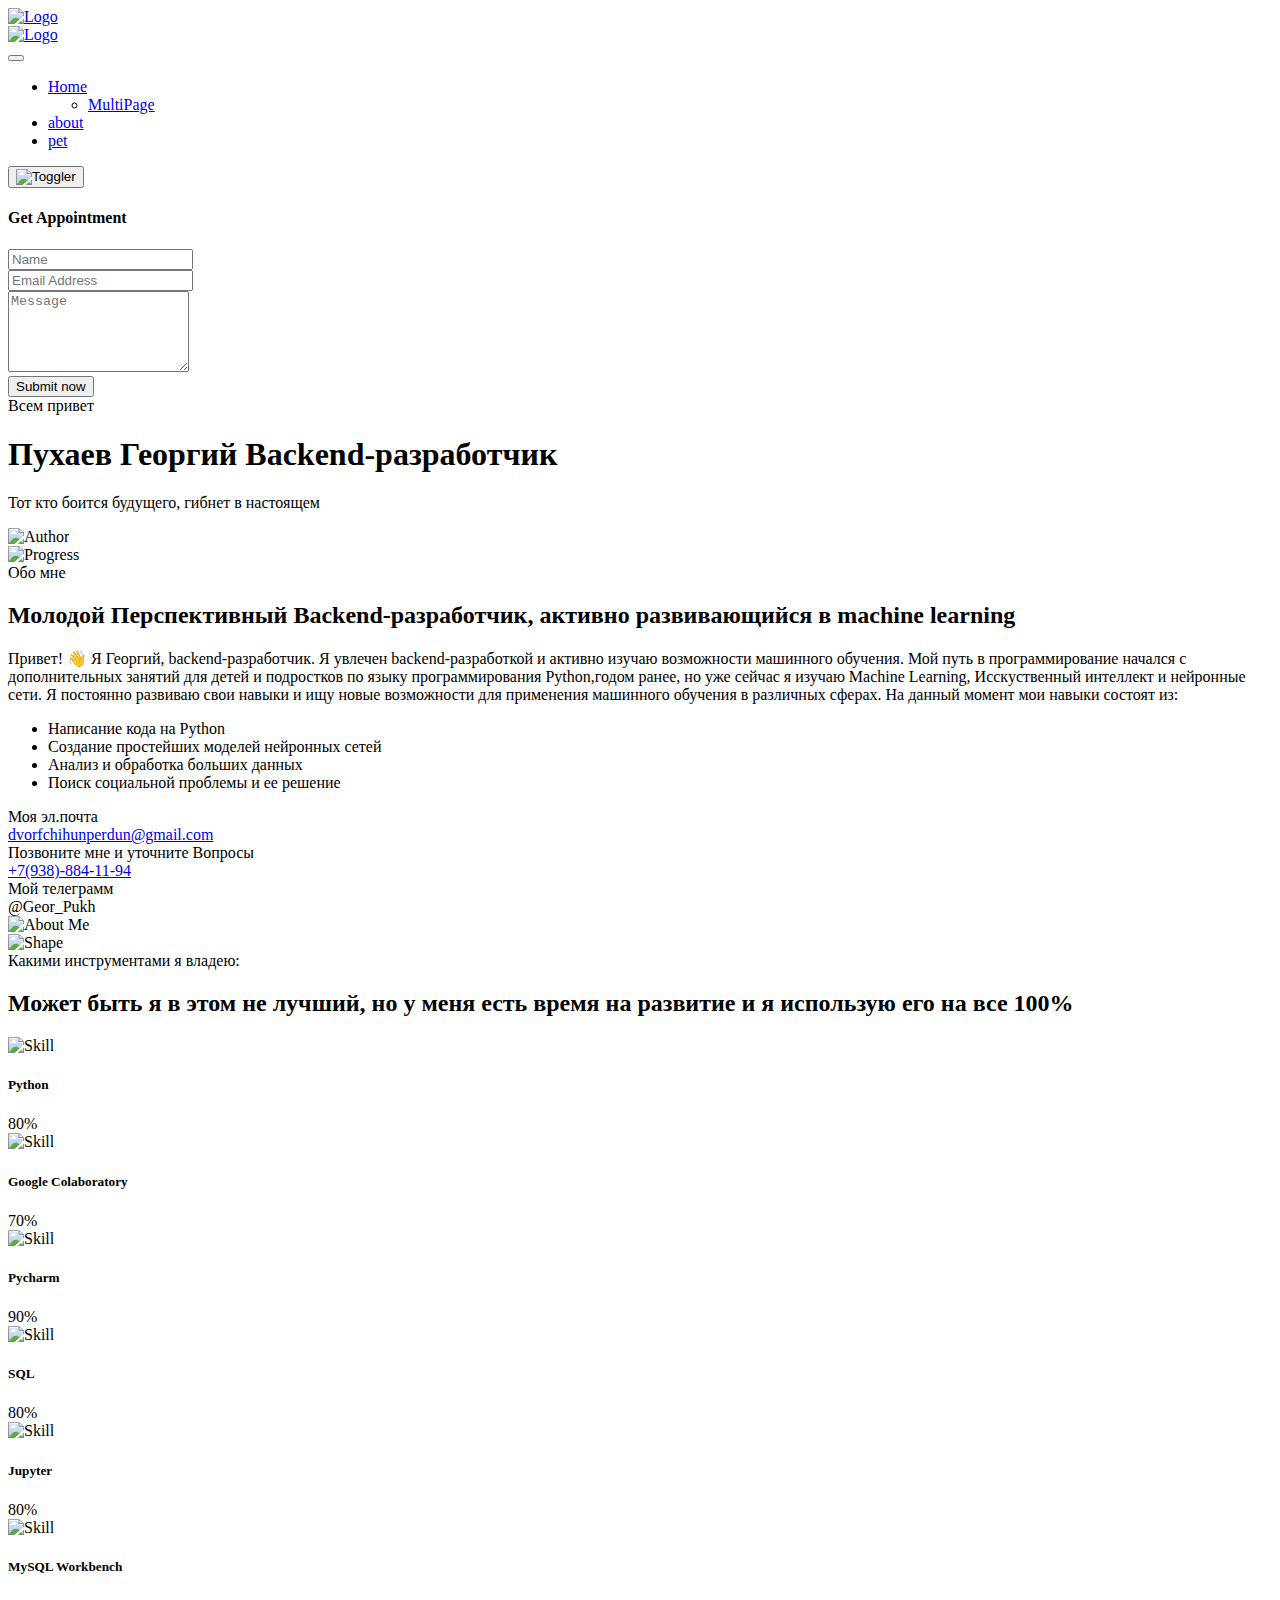
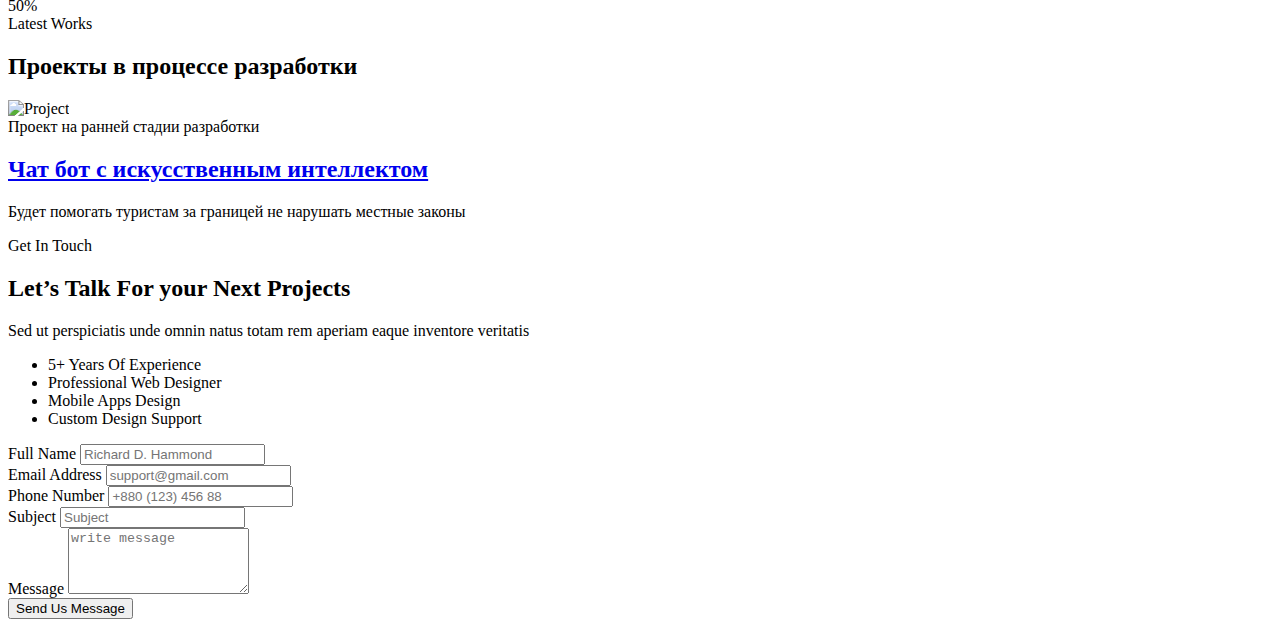
==== index.html @ 31b8eeae "Add files via upload" ====
<!DOCTYPE html>
<html lang="zxx">
<head>
    <!-- Required meta tags -->
    <meta charset="utf-8">
    <meta name="description" content="">
    <meta http-equiv="X-UA-Compatible" content="IE=edge">
    <meta name="viewport" content="width=device-width, initial-scale=1, shrink-to-fit=no">

    <!-- Title -->
    <title>Perfolio - Personal Portfolio || Home</title>
    <!-- Favicon Icon -->
    <link rel="shortcut icon" href="assets/images/favicon.png" type="image/x-icon">
    
    <!-- Flaticon -->
    <link rel="stylesheet" href="assets/css/flaticon.min.css">
    <!-- Font Awesome -->
    <link rel="stylesheet" href="assets/css/fontawesome-5.14.0.min.css">
    <!-- Bootstrap -->
    <link rel="stylesheet" href="assets/css/bootstrap.min.css">
    <!-- Magnific Popup -->
    <link rel="stylesheet" href="assets/css/magnific-popup.min.css">
    <!-- Nice Select -->
    <link rel="stylesheet" href="assets/css/nice-select.min.css">
    <!-- Animate -->
    <link rel="stylesheet" href="assets/css/animate.min.css">
    <!-- Slick -->
    <link rel="stylesheet" href="assets/css/slick.min.css">
    <!-- Main Style -->
    <link rel="stylesheet" href="assets/css/style.css">
    
</head>
<body class="home-one">
    <div class="page-wrapper">

        <!-- Preloader -->
        <div class="preloader"></div>

        <!-- main header -->
        <header class="main-header menu-absolute">
            <!--Header-Upper-->
            <div class="header-upper">
                <div class="container container-1620 clearfix">

                    <div class="header-inner rel d-flex align-items-center">
                        <div class="logo-outer">
                            <div class="logo"><a href="index.html"><img src="assets/images/logos/logo.png" alt="Logo" title="Logo"></a></div>
                        </div>

                        <div class="nav-outer clearfix mx-auto">
                            <!-- Main Menu -->
                            <nav class="main-menu navbar-expand-lg">
                                <div class="navbar-header">
                                   <div class="mobile-logo my-15">
                                       <a href="index.html">
                                            <img src="assets/images/logos/logo.png" alt="Logo" title="Logo">
                                       </a>
                                   </div>
                                   
                                    <!-- Toggle Button -->
                                    <button type="button" class="navbar-toggle me-4" data-bs-toggle="collapse" data-bs-target=".navbar-collapse">
                                        <span class="icon-bar"></span>
                                        <span class="icon-bar"></span>
                                        <span class="icon-bar"></span>
                                    </button>
                                </div>

                                <div class="navbar-collapse collapse clearfix">
                                    <ul class="navigation clearfix">
                                        <li class="dropdown"><a href="#">Home</a>
                                            <ul>
                                                <li><a href="index.html">MultiPage</a></li>
                                                <!-- <li><a href="indexonepage.html">OnePage</a></li> -->
                                            </ul>
                                        </li>
                                        <li><a href="about.html">about</a></li>
                                        <li class="dropdown"><a href="#">pet</a>
                                    

                            </nav>
                            <!-- Main Menu End-->
                        </div>
                        
                        <!-- Menu Button -->
                        <div class="menu-btns">
                            <!-- menu sidbar -->
                            <div class="menu-sidebar">
                                <button>
                                    <img src="assets/images/shape/sidebar-tottler.svg" alt="Toggler">
                                </button>
                            </div>
                        </div>
                    </div>
                </div>
            </div>
            <!--End Header Upper-->
        </header>
       
       
        <!--Form Back Drop-->
        <div class="form-back-drop"></div>
        
        <!-- Hidden Sidebar -->
        <section class="hidden-bar">
            <div class="inner-box text-center">
                <div class="cross-icon"><span class="fa fa-times"></span></div>
                <div class="title">
                    <h4>Get Appointment</h4>
                </div>

                <!--Appointment Form-->
                <div class="appointment-form">
                    <form method="post" action="contact.html">
                        <div class="form-group">
                            <input type="text" name="text" value="" placeholder="Name" required>
                        </div>
                        <div class="form-group">
                            <input type="email" name="email" value="" placeholder="Email Address" required>
                        </div>
                        <div class="form-group">
                            <textarea placeholder="Message" rows="5"></textarea>
                        </div>
                        <div class="form-group">
                            <button type="submit" class="theme-btn">Submit now</button>
                        </div>
                    </form>
                </div>

                <!--Social Icons-->
                <div class="social-style-one">
                    <a href="#"><i class="fab fa-twitter"></i></a>
                    <a href="#"><i class="fab fa-facebook-f"></i></a>
                    <a href="#"><i class="fab fa-instagram"></i></a>
                    <a href="#"><i class="fab fa-pinterest-p"></i></a>
                </div>
            </div>
        </section>
        <!--End Hidden Sidebar -->
       
        
        <!-- Hero Section Start -->
        <section class="main-hero-area pt-150 pb-80 rel z-1">
            <div class="container container-1620">
                <div class="row align-items-center">
                    <div class="col-lg-4 col-sm-7">
                        <div class="hero-content rmb-55 wow fadeInUp delay-0-2s">
                            <span class="h2">Всем привет </span>
                            <h1><b>Пухаев Георгий</b> Backend-разработчик</h1>
                            <p> Тот кто боится будущего, гибнет в настоящем</p>
                        </div>
                    </div>
                    <div class="col-lg-3 col-sm-5 order-lg-3">
                        
                    </div>
                    <div class="col-lg-5">
                        <div class="author-image-part wow fadeIn delay-0-3s">
                            <div class="bg-circle"></div>
                            <img src="assets/images/hero/me.jpg" alt="Author">
                            <div class="progress-shape">
                                <img src="assets/images/hero/me2.jpg" alt="Progress">
                            </div>
                        </div>
                    </div>
                </div>
            </div>
            <div class="bg-lines">
               <span></span><span></span>
               <span></span><span></span>
               <span></span><span></span>
               <span></span><span></span>
               <span></span><span></span>
            </div>
        </section>
        <!-- Hero Section End -->
        
        
        <!-- About Area start -->
        <section class="about-area rel z-1">
            <div class="for-bgc-black py-130 rpy-100">
                <div class="container">
                    <div class="row gap-100 align-items-center">
                        <div class="col-lg-7">
                            <div class="about-content-part rel z-2 rmb-55">
                                <div class="section-title mb-35 wow fadeInUp delay-0-2s">
                                    <span class="sub-title mb-15">Обо мне</span>
                                    <h2>Молодой <span>Перспективный</span> Backend-разработчик, активно развивающийся <span>в machine learning</span></h2>
                                    <p>Привет! 👋 Я  Георгий, backend-разработчик.

                                        Я увлечен backend-разработкой  и активно изучаю возможности машинного обучения. 
                                        
                                        Мой путь в программирование начался с дополнительных занятий для детей и подростков по языку программирования Python,годом ранее, но уже сейчас я изучаю Machine Learning, Исскуственный интеллект и нейронные сети.
                                        
                                        Я постоянно развиваю свои навыки и ищу новые возможности для применения машинного обучения в различных сферах. 
                                        
                                        На данный момент мои навыки состоят из:</p>
                                </div>
                                <ul class="list-style-one two-column wow fadeInUp delay-0-2s">
                                    <li>Написание кода на Python</li>
                                    <li>Создание простейших моделей нейронных сетей </li>
                                    <li>Анализ и обработка больших данных</li>
                                    <li>Поиск социальной проблемы и ее решение</li>
                                </ul>
                                <div class="about-info-box mt-25 wow fadeInUp delay-0-2s">
                                    <div class="info-box-item">
                                        <i class="far fa-envelope"></i>
                                        <div class="content">
                                            <span>Моя эл.почта</span><br>
                                            <a href="mailto:dvorfchihunperdun@gmail.com">dvorfchihunperdun@gmail.com</a>
                                        </div>
                                    </div>
                                    <div class="info-box-item">
                                        <i class="far fa-phone"></i>
                                        <div class="content">
                                            <span>Позвоните мне и уточните Вопросы</span><br>
                                            <a href="callto:+000(123)45688">+7(938)-884-11-94</a>
                                        </div>
                                    </div>
                                    <div class="info-box-item">
                                        <i class="far fa-phone"></i>
                                        <div class="content">
                                            <span>Мой телеграмм</span><br>
                                            <a>@Geor_Pukh</a>
                                        </div>
                                    </div>
                                </div>
                            </div>
                        </div>
                        <div class="col-lg-5">
                            <div class="about-image-part wow fadeInUp delay-0-3s">
                                <img src="assets/images/about/about.jpg" alt="About Me">
                                <div class="about-btn btn-one wow fadeInRight delay-0-4s">
                                    <!-- <img src="assets/images/about/btn-image1.png" alt="Image">
                                    <h6>Experience Designer</h6>
                                    <i class="fas fa-arrow-right"></i> -->
                                </div>
                                <div class="about-btn btn-two wow fadeInRight delay-0-5s">
                                    <!-- <img src="assets/images/about/btn-image2.png" alt="Image">
                                    <h6>Mark J. Collins</h6>
                                    <i class="fas fa-arrow-right"></i> -->
                                </div>
                                <div class="dot-shape">
                                    <img src="assets/images/shape/about-dot.png" alt="Shape">
                                </div>
                            </div>
                        </div>
                    </div>
                </div>
            </div>
            <div class="bg-lines">
               <span></span><span></span>
               <span></span><span></span>
               <span></span><span></span>
               <span></span><span></span>
               <span></span><span></span>
            </div>
        </section>
        <!-- About Area end -->
        
        
        <!-- Resume Area start 
        <section class="resume-area pt-130 rpt-100 rel z-1">
            <div class="container">
                <div class="row">
                    <div class="col-lg-3">
                        <div class="big-icon mt-85 rmt-0 rmb-55 wow fadeInUp delay-0-2s">
                            <i class="flaticon-asterisk-1"></i>
                        </div>
                    </div>
                    <div class="col-lg-9">
                        <div class="row">
                            <div class="col-xl-8 col-lg-9">
                                <div class="section-title mb-60 wow fadeInUp delay-0-2s">
                                    <span class="sub-title mb-15">My Resume</span>
                                    <h2>Real <span>Problem Solutions</span> Experience</h2>
                                </div>
                            </div>
                        </div>
                        <div class="resume-items-wrap">
                            <div class="row justify-content-between">
                                <div class="col-xl-5 col-md-6">
                                    <div class="resume-item wow fadeInUp delay-0-3s">
                                        <div class="icon">
                                            <i class="far fa-arrow-right"></i>
                                        </div>
                                        <div class="content">
                                            <span class="years">2021 - Present</span>
                                            <h4>Lead Product Designer</h4>
                                            <span class="company">Google</span>
                                        </div>
                                    </div>
                                </div>
                                <div class="col-xl-5 col-md-6">
                                    <div class="resume-item wow fadeInUp delay-0-4s">
                                        <div class="icon">
                                            <i class="far fa-arrow-right"></i>
                                        </div>
                                        <div class="content">
                                            <span class="years">2016 - 2018</span>
                                            <h4>Junior UX/UI Designer</h4>
                                            <span class="company">LinkedIn</span>
                                        </div>
                                    </div>
                                </div>
                                <div class="col-xl-5 col-md-6">
                                    <div class="resume-item wow fadeInUp delay-0-2s">
                                        <div class="icon">
                                            <i class="far fa-arrow-right"></i>
                                        </div>
                                        <div class="content">
                                            <span class="years">2018 - 2021</span>
                                            <h4>Senior Product Designer</h4>
                                            <span class="company">Webflow</span>
                                        </div>
                                    </div>
                                </div>
                                <div class="col-xl-5 col-md-6">
                                    <div class="resume-item wow fadeInUp delay-0-4s">
                                        <div class="icon">
                                            <i class="far fa-arrow-right"></i>
                                        </div>
                                        <div class="content">
                                            <span class="years">2014 - 2016</span>
                                            <h4>Graphics Designer</h4>
                                            <span class="company">Apple</span>
                                        </div>
                                    </div>
                                </div>
                            </div>
                        </div>
                    </div>
                </div>
            </div>
            <div class="bg-lines">
               <span></span><span></span>
               <span></span><span></span>
               <span></span><span></span>
               <span></span><span></span>
               <span></span><span></span>
            </div>
        </section>
        -->
        <!-- Resume Area end -->
        
        
        <!-- Services Area start 
        <section class="services-area pt-130 rpt-100 pb-100 rpb-70 rel z-1">
            <div class="container">
                <div class="row justify-content-center">
                    <div class="col-xl-6 col-lg-8">
                        <div class="section-title text-center mb-60 wow fadeInUp delay-0-2s">
                            <span class="sub-title mb-15">Popular Services</span>
                            <h2>My <span>Special Service</span> For your Business Development</h2>
                        </div>
                    </div>
                </div>
                <div class="row">
                    <div class="col-lg-6">
                        <div class="service-item wow fadeInUp delay-0-2s">
                            <div class="number">01.</div>
                            <div class="content">
                                <h4>Brand Identity Design</h4>
                                <p>Dignissimos ducimus blanditiis praesen</p>
                            </div>
                            <a href="service-details.html" class="details-btn"><i class="fas fa-arrow-right"></i></a>
                        </div>
                    </div>
                    <div class="col-lg-6">
                        <div class="service-item wow fadeInUp delay-0-4s">
                            <div class="number">02.</div>
                            <div class="content">
                                <h4>Website Design</h4>
                                <p>Dignissimos ducimus blanditiis praesen</p>
                            </div>
                            <a href="service-details.html" class="details-btn"><i class="fas fa-arrow-right"></i></a>
                        </div>
                    </div>
                    <div class="col-lg-6">
                        <div class="service-item wow fadeInUp delay-0-2s">
                            <div class="number">03.</div>
                            <div class="content">
                                <h4>Mobile Application Design</h4>
                                <p>Dignissimos ducimus blanditiis praesen</p>
                            </div>
                            <a href="service-details.html" class="details-btn"><i class="fas fa-arrow-right"></i></a>
                        </div>
                    </div>
                    <div class="col-lg-6">
                        <div class="service-item wow fadeInUp delay-0-4s">
                            <div class="number">04.</div>
                            <div class="content">
                                <h4>Motion Graphics Design</h4>
                                <p>Dignissimos ducimus blanditiis praesen</p>
                            </div>
                            <a href="service-details.html" class="details-btn"><i class="fas fa-arrow-right"></i></a>
                        </div>
                    </div>
                    <div class="col-lg-6">
                        <div class="service-item wow fadeInUp delay-0-2s">
                            <div class="number">05.</div>
                            <div class="content">
                                <h4>Website Development</h4>
                                <p>Dignissimos ducimus blanditiis praesen</p>
                            </div>
                            <a href="service-details.html" class="details-btn"><i class="fas fa-arrow-right"></i></a>
                        </div>
                    </div>
                    <div class="col-lg-6">
                        <div class="service-item wow fadeInUp delay-0-4s">
                            <div class="number">06.</div>
                            <div class="content">
                                <h4>SEO & Digital Marketing</h4>
                                <p>Dignissimos ducimus blanditiis praesen</p>
                            </div>
                            <a href="service-details.html" class="details-btn"><i class="fas fa-arrow-right"></i></a>
                        </div>
                    </div>
                </div>
            </div>
            <div class="bg-lines">
               <span></span><span></span>
               <span></span><span></span>
               <span></span><span></span>
               <span></span><span></span>
               <span></span><span></span>
            </div>
        </section>
         Services Area end -->
        
        
        <!-- Skill Area start -->
        <section class="skill-area rel z-1">
            <div class="for-bgc-black pt-130 rpt-100 pb-100 rpb-70">
                <div class="container">
                    <div class="row gap-100">
                        <div class="col-lg-5">
                            <div class="skill-content-part rel z-2 rmb-55 wow fadeInUp delay-0-2s">
                                <div class="section-title mb-40">
                                    <span class="sub-title mb-15">Какими инструментами я владею:</span>
                                    <h2>Может быть я в этом не лучший,  <span>но у меня есть время на развитие и я использую его на все 100%</span></h2>
                                </div>
                                </div>
                        </div>
                        <div class="col-lg-7">
                            <div class="skill-items-wrap">
                                <div class="row">
                                    <div class="col-xl-3 col-lg-4 col-md-3 col-sm-4 col-6">
                                        <div class="skill-item wow fadeInUp delay-0-2s">
                                            <img src="assets/images/skills/skill1.png" alt="Skill">
                                            <h5>Python</h5>
                                            <span class="percent">80%</span>
                                        </div>
                                    </div>
                                    <div class="col-xl-3 col-lg-4 col-md-3 col-sm-4 col-6">
                                        <div class="skill-item wow fadeInUp delay-0-3s">
                                            <img src="assets/images/skills/skill2.png" alt="Skill">
                                            <h5>Google Colaboratory</h5>
                                            <span class="percent">70%</span>
                                        </div>
                                    </div>
                                    <div class="col-xl-3 col-lg-4 col-md-3 col-sm-4 col-6">
                                        <div class="skill-item wow fadeInUp delay-0-4s">
                                            <img src="assets/images/skills/skill3.png" alt="Skill">
                                            <h5>Pycharm</h5>
                                            <span class="percent">90%</span>
                                        </div>
                                    </div>
                                    <div class="col-xl-3 col-lg-4 col-md-3 col-sm-4 col-6">
                                        <div class="skill-item wow fadeInUp delay-0-5s">
                                            <img src="assets/images/skills/skill4.png" alt="Skill">
                                            <h5>SQL</h5>
                                            <span class="percent">80%</span>
                                        </div>
                                    </div>
                                    <div class="col-xl-3 col-lg-4 col-md-3 col-sm-4 col-6">
                                        <div class="skill-item wow fadeInUp delay-0-2s">
                                            <img src="assets/images/skills/skill5.jpg" alt="Skill">
                                            <h5>Jupyter</h5>
                                            <span class="percent">80%</span>
                                        </div>
                                    </div>
                                    <div class="col-xl-3 col-lg-4 col-md-3 col-sm-4 col-6">
                                        <div class="skill-item wow fadeInUp delay-0-3s">
                                            <img src="assets/images/skills/skill6.png" alt="Skill">
                                            <h5>MySQL Workbench</h5>
                                            <span class="percent">50%</span>
                                        </div>
                                    </div>
                                   
                                    
                                </div>
                            </div>
                        </div>
                    </div>
                </div>
            </div>
            <div class="bg-lines">
               <span></span><span></span>
               <span></span><span></span>
               <span></span><span></span>
               <span></span><span></span>
               <span></span><span></span>
            </div>
        </section>
        <!-- Skill Area end -->
        
        
        <!-- Projects Area start -->
        <section class="projects-area pt-130 rpt-100 pb-100 rpb-70 rel z-1">
            <div class="container">
                <div class="row justify-content-center">
                    <div class="col-xl-12">
                        <div class="section-title text-center mb-60 wow fadeInUp delay-0-2s">
                            <span class="sub-title mb-15">Latest Works</span>
                            <h2><span>Проекты </span>в процессе разработки </h2>
                        </div>
                    </div>
                </div>
                <div class="row align-items-center pb-25">
                    <div class="col-lg-6">
                        <div class="project-image wow fadeInLeft delay-0-2s">
                            <img src="assets/images/projects/project1.jpg" alt="Project">
                        </div>
                    </div>
                    <div class="col-xl-5 col-lg-6">
                        <div class="project-content wow fadeInRight delay-0-2s">
                            <span class="sub-title">Проект на ранней стадии разработки</span>
                            <h2><a href="project-details.html">Чат бот с искусственным интеллектом</a></h2>
                            <p>Будет помогать туристам за границей не нарушать местные законы</p>
                            <a href="project-details.html" class="details-btn"><i class="far fa-arrow-right"></i></a>
                        </div>
                    </div>
                </div>
<!--                 
                <div class="row align-items-center pb-25">
                    <div class="col-lg-6 order-lg-2">
                        <div class="project-image wow fadeInLeft delay-0-2s">
                            <img src="assets/images/projects/project2.jpg" alt="Project">
                        </div>
                    </div>
                    <div class="col-xl-5 col-lg-6 ms-auto">
                        <div class="project-content wow fadeInRight delay-0-2s">
                            <span class="sub-title">Product Design</span>
                            <h2><a href="project-details.html">Website Makeup Design</a></h2>
                            <p>Sed ut perspiciatis unde omnin natus totam rem aperiam eaque inventore veritatis architecto beatae</p>
                            <a href="project-details.html" class="details-btn"><i class="far fa-arrow-right"></i></a>
                        </div>
                    </div>
                </div>
                <div class="row align-items-center pb-25">
                    <div class="col-lg-6">
                        <div class="project-image wow fadeInLeft delay-0-2s">
                            <img src="assets/images/projects/project3.jpg" alt="Project">
                        </div>
                    </div>
                    <div class="col-xl-5 col-lg-6">
                        <div class="project-content wow fadeInRight delay-0-2s">
                            <span class="sub-title">Product Design</span>
                            <h2><a href="project-details.html">Brand Identity and Motion Design</a></h2>
                            <p>Sed ut perspiciatis unde omnin natus totam rem aperiam eaque inventore veritatis architecto beatae</p>
                            <a href="project-details.html" class="details-btn"><i class="far fa-arrow-right"></i></a>
                        </div>
                    </div>
                </div>
                <div class="row align-items-center pb-25">
                    <div class="col-lg-6 order-lg-2">
                        <div class="project-image wow fadeInLeft delay-0-2s">
                            <img src="assets/images/projects/project4.jpg" alt="Project">
                        </div>
                    </div>
                    <div class="col-xl-5 col-lg-6 ms-auto">
                        <div class="project-content wow fadeInRight delay-0-2s">
                            <span class="sub-title">Product Design</span>
                            <h2><a href="project-details.html">Mobile Application Development</a></h2>
                            <p>Sed ut perspiciatis unde omnin natus totam rem aperiam eaque inventore veritatis architecto beatae</p>
                            <a href="project-details.html" class="details-btn"><i class="far fa-arrow-right"></i></a>
                        </div>
                    </div>
                </div>
                <div class="project-btn text-center wow fadeInUp delay-0-2s">
                    <a href="projects.html" class="theme-btn">View More Projects <i class="far fa-angle-right"></i></a>
                </div>
            </div>
        
            <div class="bg-lines">
               <span></span><span></span>
               <span></span><span></span>
               <span></span><span></span>
               <span></span><span></span>
               <span></span><span></span>
            </div>
        </section> -->
        <!-- Projects Area end -->
        
        
        <!-- Testimonial Area start 
        <section class="testimonials-area rel z-1">
            <div class="for-bgc-black py-130 rpy-100">
                <div class="container">
                    <div class="row gap-90">
                        <div class="col-lg-4">
                            <div class="testimonials-content-part rel z-2 rmb-55 wow fadeInUp delay-0-2s">
                                <div class="section-title mb-40">
                                    <span class="sub-title mb-15">Clients Testimonials</span>
                                    <h2>I’ve 1253+ Clients <span>Feedback</span></h2>
                                    <p>Sed ut perspiciatis unde omnin natus totam rem aperiam eaque inventore veritatis</p>
                                </div>
                                <div class="slider-arrows">
                                    <button class="testimonial-prev"><i class="fal fa-arrow-left"></i></button>
                                    <button class="testimonial-next"><i class="fal fa-arrow-right"></i></button>
                                </div>
                            </div>
                        </div>
                        <div class="col-lg-8">
                            <div class="testimonials-wrap">
                                <div class="testimonial-item wow fadeInUp delay-0-3s">
                                    <div class="author">
                                        <img src="assets/images/testimonials/author1.png" alt="Author">
                                    </div>
                                    <div class="text">At vero eoset accusamus et iusto odio dignissimos ducimus quie blanditiis praesentium voluptatum deleniti atque corrupti dolores</div>
                                    <div class="testi-des">
                                        <h5>Rodolfo E. Shannon</h5>
                                        <span>CEO & Founder</span>
                                    </div>
                                </div>
                                <div class="testimonial-item wow fadeInUp delay-0-4s">
                                    <div class="author">
                                        <img src="assets/images/testimonials/author2.png" alt="Author">
                                    </div>
                                    <div class="text">Nam libero tempore cumsoluta nobise est eligendi optio cumque nihil impedit quominus idquod maxime placeat facere possimus</div>
                                    <div class="testi-des">
                                        <h5>Kenneth J. Dutton</h5>
                                        <span>Web Developer</span>
                                    </div>
                                </div>
                                <div class="testimonial-item wow fadeInUp delay-0-2s">
                                    <div class="author">
                                        <img src="assets/images/testimonials/author1.png" alt="Author">
                                    </div>
                                    <div class="text">At vero eoset accusamus et iusto odio dignissimos ducimus quie blanditiis praesentium voluptatum deleniti atque corrupti dolores</div>
                                    <div class="testi-des">
                                        <h5>Rodolfo E. Shannon</h5>
                                        <span>CEO & Founder</span>
                                    </div>
                                </div>
                                <div class="testimonial-item wow fadeInUp delay-0-2s">
                                    <div class="author">
                                        <img src="assets/images/testimonials/author2.png" alt="Author">
                                    </div>
                                    <div class="text">Nam libero tempore cumsoluta nobise est eligendi optio cumque nihil impedit quominus idquod maxime placeat facere possimus</div>
                                    <div class="testi-des">
                                        <h5>Kenneth J. Dutton</h5>
                                        <span>Web Developer</span>
                                    </div>
                                </div>
                            </div>
                        </div>
                    </div>
                </div>
            </div>
            <div class="bg-lines">
               <span></span><span></span>
               <span></span><span></span>
               <span></span><span></span>
               <span></span><span></span>
               <span></span><span></span>
            </div>
        </section>
        <!-- Testimonial Area end -->
        
        
        <!-- Pricing Area start
        <section class="pricing-area pt-130 rpt-100 rel z-1">
            <div class="container">
                <div class="row justify-content-center">
                    <div class="col-xl-12">
                        <div class="section-title text-center mb-60 wow fadeInUp delay-0-2s">
                            <span class="sub-title mb-15">Pricing Package</span>
                            <h2>Amazing <span>Pricing</span> For your Projects</h2>
                        </div>
                    </div>
                </div>
                <div class="row justify-content-center">
                    <div class="col-lg-4 col-md-6">
                        <div class="pricing-item wow fadeInUp delay-0-2s">
                            <div class="pricing-header">
                                <h4 class="title">Basic Plan</h4>
                                <p class="save-percent">Try Out Basic Plan Save <span>20%</span></p>
                                <span class="price">19.95</span>
                            </div>
                            <div class="pricing-details">
                                <p>Sed perspiciatis unde natus totam see rem aperiam eaque inventore</p>
                                <ul>
                                    <li>Website Design</li>
                                    <li>Mobile Apps Design</li>
                                    <li>Product Design</li>
                                    <li class="unable">Digital Marketing</li>
                                    <li class="unable">Custom Support</li>
                                </ul>
                                <a href="contact.html" class="theme-btn">Choose Package <i class="far fa-angle-right"></i></a>
                            </div>
                        </div>
                    </div>
                    <div class="col-lg-4 col-md-6">
                        <div class="pricing-item wow fadeInUp delay-0-4s">
                            <div class="pricing-header">
                                <h4 class="title">Standard Plan</h4>
                                <p class="save-percent">Try Out Basic Plan Save <span>35%</span></p>
                                <span class="price">19.95</span>
                            </div>
                            <div class="pricing-details">
                                <p>Sed perspiciatis unde natus totam see rem aperiam eaque inventore</p>
                                <ul>
                                    <li>Website Design</li>
                                    <li>Mobile Apps Design</li>
                                    <li>Product Design</li>
                                    <li>Digital Marketing</li>
                                    <li>Custom Support</li>
                                </ul>
                                <a href="contact.html" class="theme-btn">Choose Package <i class="far fa-angle-right"></i></a>
                            </div>
                        </div>
                    </div>
                    <div class="col-lg-4 col-md-6">
                        <div class="pricing-item wow fadeInUp delay-0-6s">
                            <div class="pricing-header">
                                <h4 class="title">Basic Plan</h4>
                                <p class="save-percent">Try Out Basic Plan Save <span>45%</span></p>
                                <span class="price">19.95</span>
                            </div>
                            <div class="pricing-details">
                                <p>Sed perspiciatis unde natus totam see rem aperiam eaque inventore</p>
                                <ul>
                                    <li>Website Design</li>
                                    <li>Mobile Apps Design</li>
                                    <li>Product Design</li>
                                    <li>Digital Marketing</li>
                                    <li>Custom Support</li>
                                </ul>
                                <a href="contact.html" class="theme-btn">Choose Package <i class="far fa-angle-right"></i></a>
                            </div>
                        </div>
                    </div>
                </div>
            </div>
            <div class="bg-lines">
               <span></span><span></span>
               <span></span><span></span>
               <span></span><span></span>
               <span></span><span></span>
               <span></span><span></span>
            </div>
        </section>
        <!-- Pricing Area end -->
        
        
        <!-- Contact Area start -->
        <section class="contact-area pt-95 pb-130 rpt-70 rpb-100 rel z-1">
            <div class="container">
                <div class="row">
                    <div class="col-lg-4">
                        <div class="contact-content-part pt-5 rpt-0 rmb-55 wow fadeInUp delay-0-2s">
                            <div class="section-title mb-40">
                                <span class="sub-title mb-15">Get In Touch</span>
                                <h2>Let’s Talk For your <span>Next Projects</span></h2>
                                <p>Sed ut perspiciatis unde omnin natus totam rem aperiam eaque inventore veritatis</p>
                            </div>
                            <ul class="list-style-two">
                                <li>5+ Years Of Experience</li>
                                <li>Professional Web Designer</li>
                                <li>Mobile Apps Design</li>
                                <li>Custom Design Support</li>
                            </ul>
                        </div>
                    </div>
                    <div class="col-lg-8">
                        <div class="contact-form contact-form-wrap form-style-one wow fadeInUp delay-0-4s">
                            <form id="contactForm" class="contactForm" name="contactForm" action="assets/php/form-process.php" method="post">
                                <div class="row">
                                    <div class="col-md-6">
                                        <div class="form-group">
                                            <label for="name">Full Name</label>
                                            <input type="text" id="name" name="name" class="form-control" value="" placeholder="Richard D. Hammond" required data-error="Please enter your Name">
                                            <label for="name" class="for-icon"><i class="far fa-user"></i></label>
                                            <div class="help-block with-errors"></div>
                                        </div>
                                    </div>
                                    <div class="col-md-6">
                                        <div class="form-group">
                                            <label for="email">Email Address</label>
                                            <input type="email" id="email" name="email" class="form-control" value="" placeholder="support@gmail.com" required data-error="Please enter your Email">
                                            <label for="email" class="for-icon"><i class="far fa-envelope"></i></label>
                                            <div class="help-block with-errors"></div>
                                        </div>
                                    </div>
                                    <div class="col-md-6">
                                        <div class="form-group">
                                            <label for="phone_number">Phone Number</label>
                                            <input type="text" id="phone_number" name="phone_number" class="form-control" value="" placeholder="+880 (123) 456 88" required data-error="Please enter your Phone Number">
                                            <label for="phone_number" class="for-icon"><i class="far fa-phone"></i></label>
                                            <div class="help-block with-errors"></div>
                                        </div>
                                    </div>
                                    <div class="col-md-6">
                                        <div class="form-group">
                                            <label for="subject">Subject</label>
                                            <input type="text" id="subject" name="subject" class="form-control" value="" placeholder="Subject" required data-error="Please enter your Subject">
                                            <label for="subject" class="for-icon"><i class="far fa-text"></i></label>
                                            <div class="help-block with-errors"></div>
                                        </div>
                                    </div>
                                    <div class="col-md-12">
                                        <div class="form-group">
                                            <label for="message">Message</label>
                                            <textarea name="message" id="message" class="form-control" rows="4" placeholder="write message" required data-error="Please enter your Message"></textarea>
                                            <div class="help-block with-errors"></div>
                                        </div>
                                    </div>
                                    <div class="col-md-12">
                                        <div class="form-group mb-0">
                                            <button type="submit" class="theme-btn">Send Us Message <i class="far fa-angle-right"></i></button>
                                            <div id="msgSubmit" class="hidden"></div>
                                        </div>
                                    </div>
                                </div>
                            </form>
                        </div>
                    </div>
                </div>
            </div>
            <div class="bg-lines">
               <span></span><span></span>
               <span></span><span></span>
               <span></span><span></span>
               <span></span><span></span>
               <span></span><span></span>
            </div>
        </section>
        <!-- Contact Area end -->
        
        
       <!--  Blog Area start 
        <section class="blog-area rel z-1">
            <div class="for-bgc-black pt-130 pb-100 rpt-100 rpb-70">
                <div class="container">
                    <div class="row justify-content-center">
                        <div class="col-xl-12">
                            <div class="section-title text-center mb-60 wow fadeInUp delay-0-2s">
                                <span class="sub-title mb-15">News & Blog</span>
                                <h2>Latest News & <span>Blog</span></h2>
                            </div>
                        </div>
                    </div>
                    <div class="row">
                        <div class="col-lg-6">
                            <div class="blog-item wow fadeInUp delay-0-2s">
                                <div class="image">
                                    <img src="assets/images/blog/blog1.png" alt="Blog">
                                </div>
                                <div class="content">
                                    <div class="blog-meta mb-35">
                                        <a class="tag" href="blog.html">Design</a>
                                        <a class="tag" href="blog.html">Figma</a>
                                    </div>
                                    <h5><a href="blog-details.html">Tips For Conductin See Usability Studies</a></h5>
                                    <hr>
                                    <div class="blog-meta mt-35">
                                        <a class="date" href="#"><i class="far fa-calendar-alt"></i> September 25, 2023</a>
                                    </div>
                                </div>
                            </div>
                        </div>
                        <div class="col-lg-6">
                            <div class="blog-item wow fadeInUp delay-0-2s">
                                <div class="image">
                                    <img src="assets/images/blog/blog2.png" alt="Blog">
                                </div>
                                <div class="content">
                                    <div class="blog-meta mb-35">
                                        <a class="tag" href="blog.html">Design</a>
                                        <a class="tag" href="blog.html">Figma</a>
                                    </div>
                                    <h5><a href="blog-details.html">Keyboard-Only Suppor Assistive Technology</a></h5>
                                    <hr>
                                    <div class="blog-meta mt-35">
                                        <a class="date" href="#"><i class="far fa-calendar-alt"></i> September 25, 2023</a>
                                    </div>
                                </div>
                            </div>
                        </div>
                    </div>
                </div>
            </div>
            <div class="bg-lines">
               <span></span><span></span>
               <span></span><span></span>
               <span></span><span></span>
               <span></span><span></span>
               <span></span><span></span>
            </div>
        </section>
    -->
        <!-- Blog Area end -->
        
        <!-- Client Log start 
        <div class="client-logo-area rel z-1 pt-130 rpt-100 pb-60">
            <div class="container">
                <div class="row justify-content-center">
                    <div class="col-xl-12">
                        <div class="section-title text-center pt-5 mb-65 wow fadeInUp delay-0-2s">
                            <h6>I’ve <span>1253+ Global Clients</span> & lot’s of Project Complete</h6>
                        </div>
                    </div>
                </div>
                <div class="client-logo-wrap">
                    <a class="client-logo-item wow fadeInUp delay-0-2s" href="contact.html">
                        <img src="assets/images/client-logos/client-logo1.png" alt="Client Logo">
                    </a>
                    <a class="client-logo-item wow fadeInUp delay-0-3s" href="contact.html">
                        <img src="assets/images/client-logos/client-logo2.png" alt="Client Logo">
                    </a>
                    <a class="client-logo-item wow fadeInUp delay-0-4s" href="contact.html">
                        <img src="assets/images/client-logos/client-logo3.png" alt="Client Logo">
                    </a>
                    <a class="client-logo-item wow fadeInUp delay-0-5s" href="contact.html">
                        <img src="assets/images/client-logos/client-logo4.png" alt="Client Logo">
                    </a>
                    <a class="client-logo-item wow fadeInUp delay-0-6s" href="contact.html">
                        <img src="assets/images/client-logos/client-logo5.png" alt="Client Logo">
                    </a>
                    <a class="client-logo-item wow fadeInUp delay-0-2s" href="contact.html">
                        <img src="assets/images/client-logos/client-logo6.png" alt="Client Logo">
                    </a>
                    <a class="client-logo-item wow fadeInUp delay-0-3s" href="contact.html">
                        <img src="assets/images/client-logos/client-logo7.png" alt="Client Logo">
                    </a>
                    <a class="client-logo-item wow fadeInUp delay-0-4s" href="contact.html">
                        <img src="assets/images/client-logos/client-logo8.png" alt="Client Logo">
                    </a>
                    <a class="client-logo-item wow fadeInUp delay-0-5s" href="contact.html">
                        <img src="assets/images/client-logos/client-logo9.png" alt="Client Logo">
                    </a>
                    <a class="client-logo-item wow fadeInUp delay-0-6s" href="contact.html">
                        <img src="assets/images/client-logos/client-logo10.png" alt="Client Logo">
                    </a>
                </div>
            </div>
            <div class="bg-lines">
               <span></span><span></span>
               <span></span><span></span>
               <span></span><span></span>
               <span></span><span></span>
               <span></span><span></span>
            </div>
        </div>
         Client Log end -->
        
        <!-- footer area start 
        <footer class="main-footer rel z-1">
            <div class="footer-top-wrap bgc-black pt-100 pb-75">
                <div class="container">
                    <div class="row">
                        <div class="col-lg-2 col-md-12">
                            <div class="footer-widget widget_logo wow fadeInUp delay-0-2s">
                                <div class="footer-logo">
                                    <a href="index.html"><img src="assets/images/logos/logo.png" alt="Logo"></a>
                                </div>
                            </div>
                        </div>
                        <div class="col-lg-7 col-md-7">
                            <div class="footer-widget widget_nav_menu wow fadeInUp delay-0-4s">
                                <h6 class="footer-title">Quick Link</h6>
                                <ul>
                                    <li><a href="services.html">Service</a></li>
                                    <li><a href="projects.html">Projects</a></li>
                                    <li><a href="services.html#pricing">Pricing</a></li>
                                    <li><a href="about.html#faqs">Faqs</a></li>
                                    <li><a href="contact.html">Contact</a></li>
                                </ul>
                            </div>
                            <div class="footer-widget widget_newsletter wow fadeInUp delay-0-4s">
                                <form action="#">
                                    <label for="email-address"><i class="far fa-envelope"></i></label>
                                    <input id="email-address" type="email" placeholder="Email Address" required>
                                    <button>Sign Up <i class="far fa-angle-right"></i></button>
                                </form>
                            </div>
                        </div>
                        <div class="col-lg-3 col-md-5">
                            <div class="footer-widget widget_contact_info wow fadeInUp delay-0-6s">
                                <h6 class="footer-title">Address</h6>
                                <ul>
                                    <li><i class="far fa-map-marker-alt"></i> 55 Main Street, 2nd block, New York City</li>
                                    <li><i class="far fa-envelope"></i> <a href="mailto:support@gmail.com">support@gmail.com</a></li>
                                    <li><i class="far fa-phone"></i> <a href="callto:+880(123)45688">+880 (123) 456 88</a></li>
                                </ul>
                            </div>
                        </div>
                    </div>
                </div>
            </div>
            <div class="footer-bottom pt-20 pb-5 rpt-25">
                <div class="container">
                   <div class="row">
                       <div class="col-lg-6">
                            <div class="copyright-text">
                                <p>Copyright @2023, <a href="index.html">Noxfolio</a> All Rights Reserved</p>
                            </div>
                       </div>
                       <div class="col-lg-6 text-lg-end">
                           <ul class="footer-bottom-nav">
                               <li><a href="#">Facebook</a></li>
                               <li><a href="#">Twitter</a></li>
                               <li><a href="#">Instagram</a></li>
                               <li><a href="#">LinkedIn</a></li>
                           </ul>
                       </div>
                   </div>
                    Scroll Top Button 
                    <button class="scroll-top scroll-to-target" data-target="html"><span class="fas fa-angle-double-up"></span></button>
                </div>
                <div class="bg-lines">
                   <span></span><span></span>
                   <span></span><span></span>
                   <span></span><span></span>
                   <span></span><span></span>
                   <span></span><span></span>
                </div>
            </div>
        </footer>
    -->
        <!-- footer area end -->

    </div>
    <!--End pagewrapper-->
   
    
    <!-- Jquery -->
    <script src="assets/js/jquery-3.6.0.min.js"></script>
    <!-- Bootstrap -->
    <script src="assets/js/bootstrap.min.js"></script>
    <!-- Appear Js -->
    <script src="assets/js/appear.min.js"></script>
    <!-- Slick -->
    <script src="assets/js/slick.min.js"></script>
    <!-- Nice Select -->
    <script src="assets/js/jquery.nice-select.min.js"></script>
    <!-- Image Loader -->
    <script src="assets/js/imagesloaded.pkgd.min.js"></script>
    <!-- Isotope -->
    <script src="assets/js/isotope.pkgd.min.js"></script>
    <!--  WOW Animation -->
    <script src="assets/js/wow.min.js"></script>
    <!-- Custom script -->
    <script src="assets/js/script.js"></script>
    
    <!-- For Contact Form -->
    <script src="assets/js/jquery.ajaxchimp.min.js"></script>
    <script src="assets/js/form-validator.min.js"></script>
    <script src="assets/js/contact-form-script.js"></script>

</body>
</html>
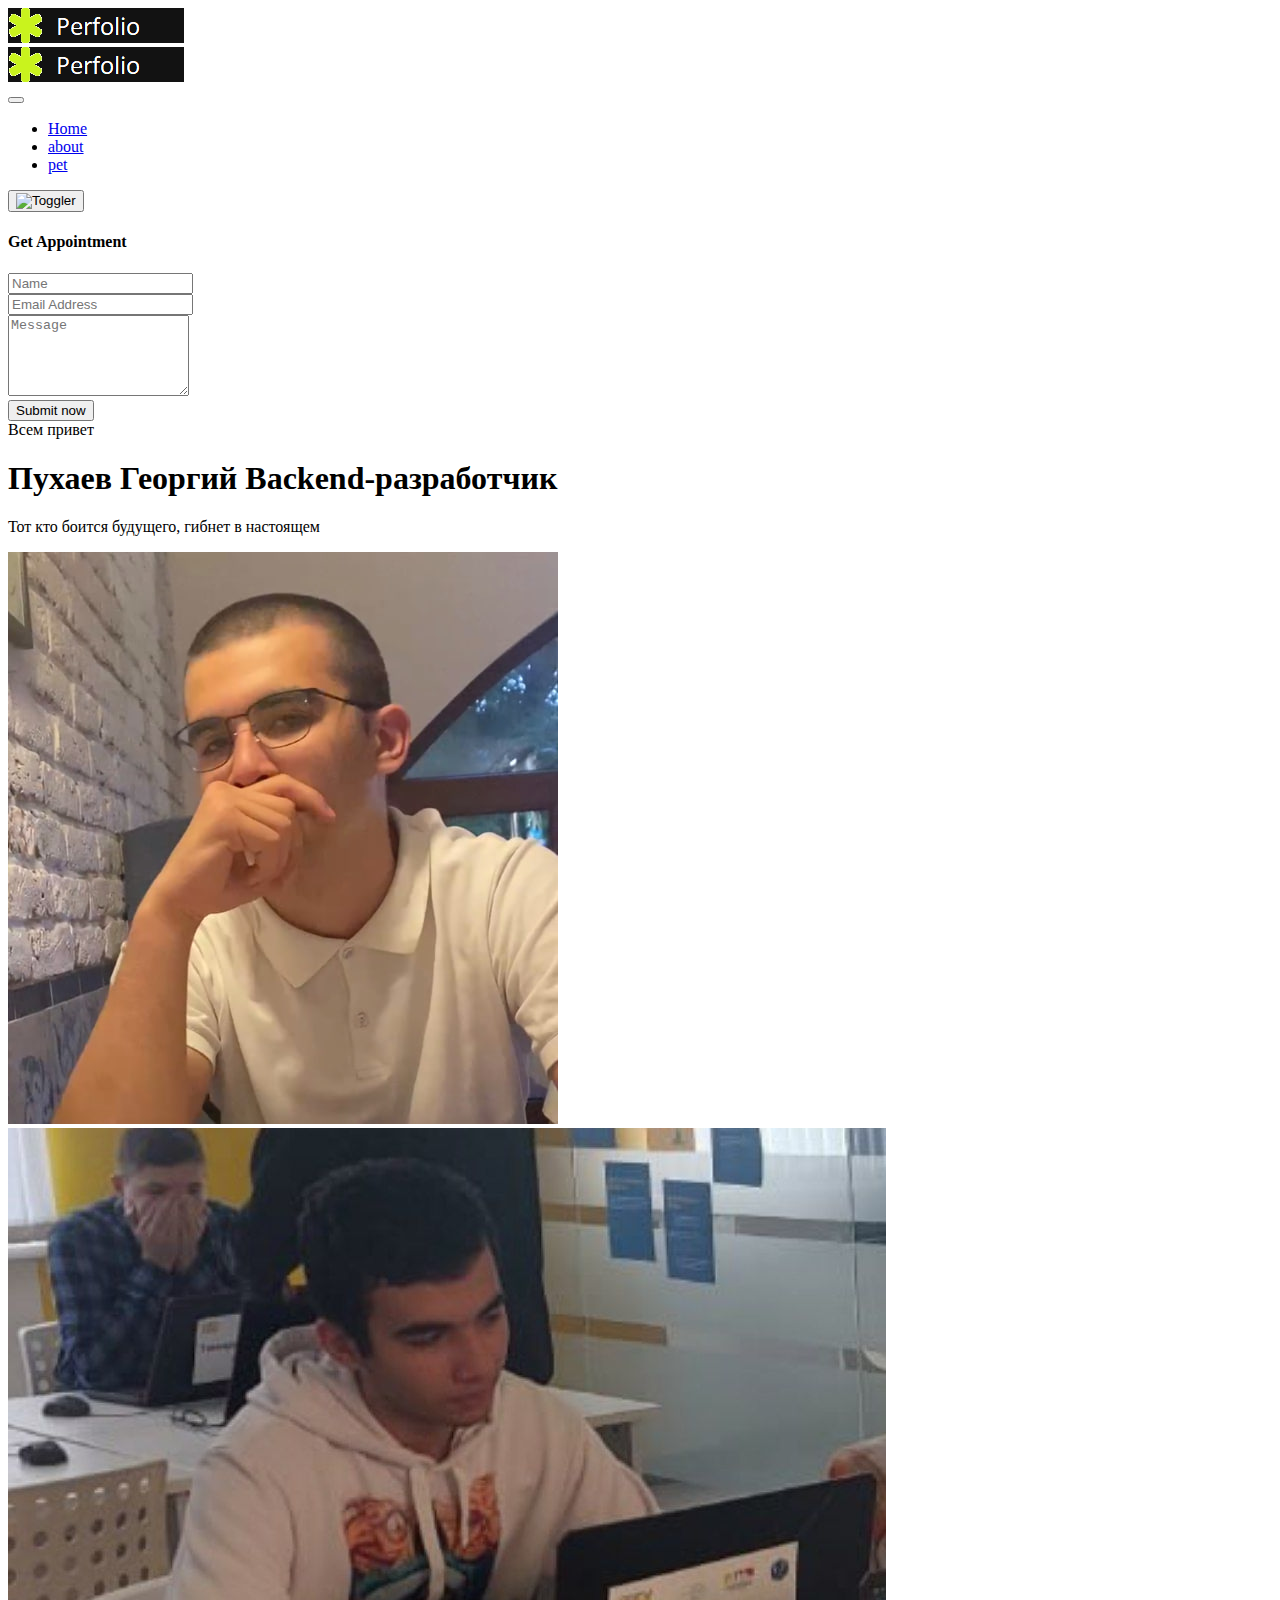
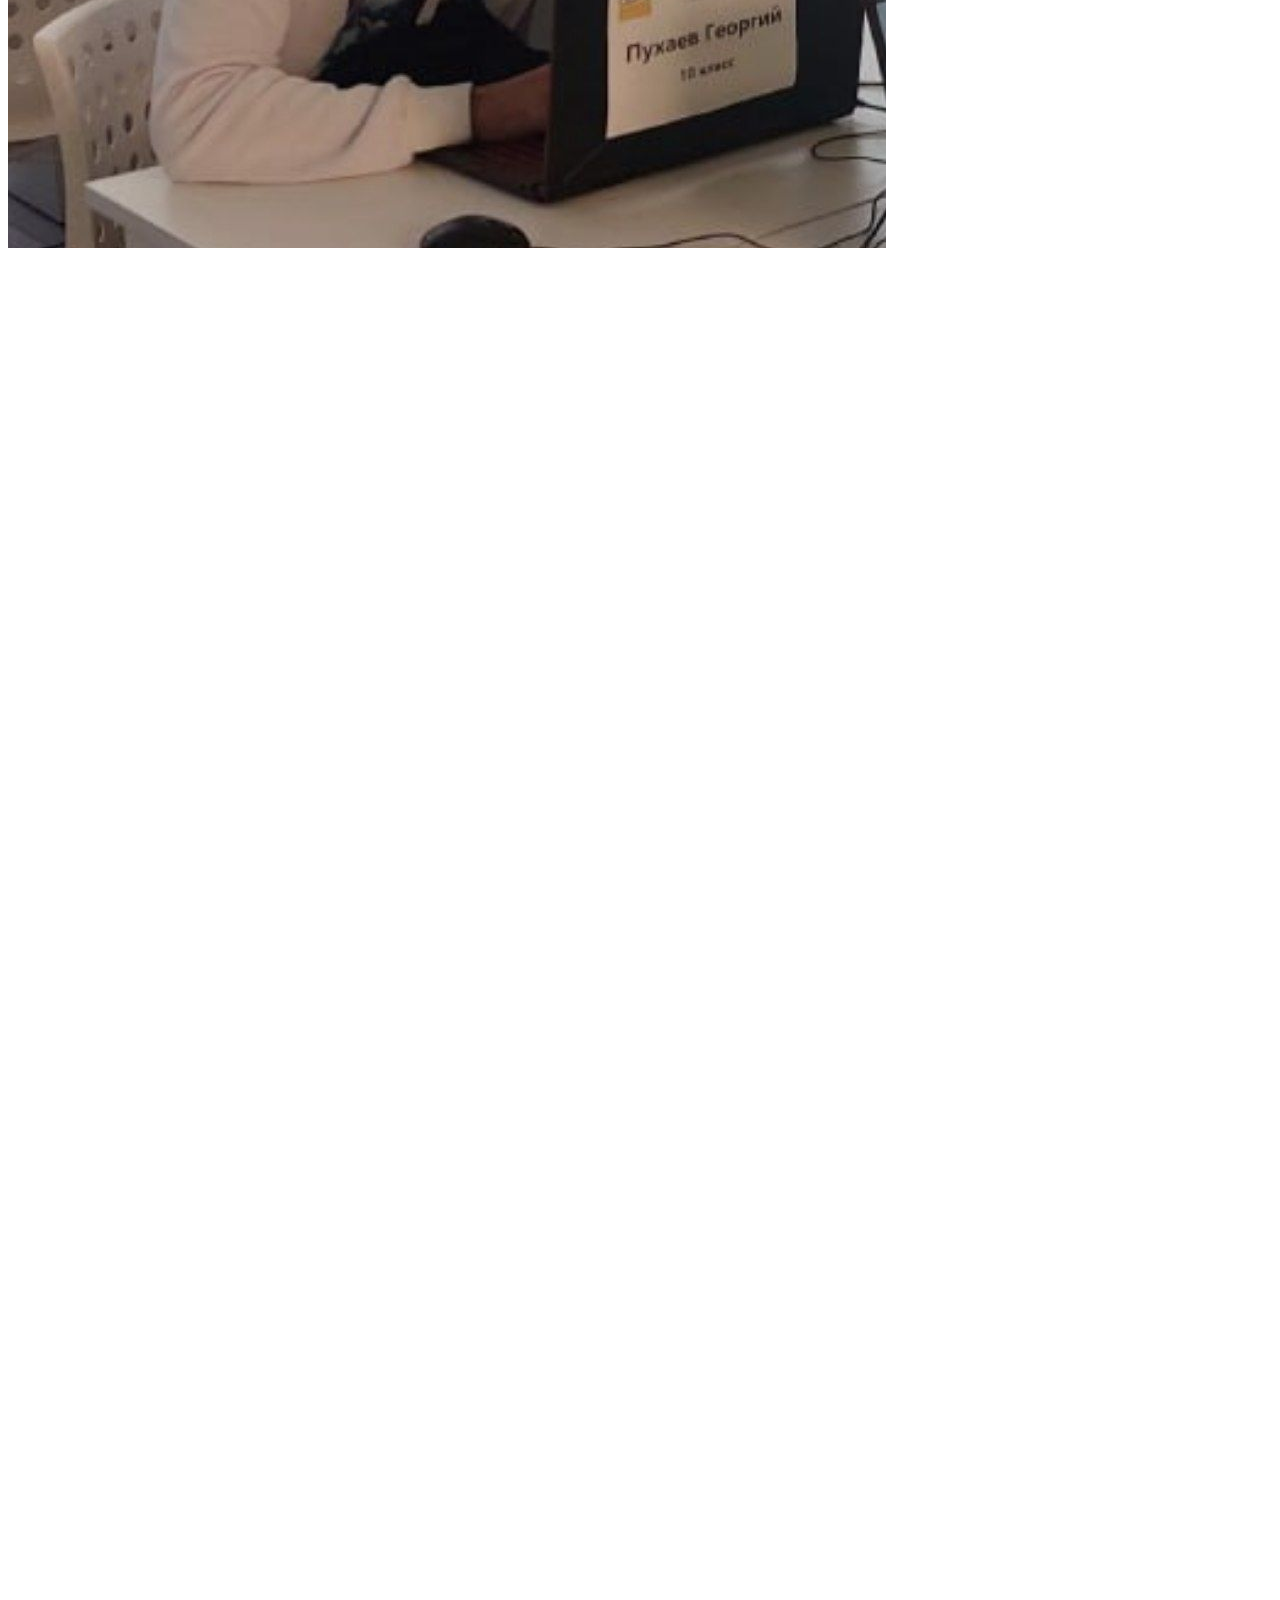
==== commit ee869c8f: "Add files via upload" ====
--- a/index.html
+++ b/index.html
@@ -13,21 +13,21 @@
     <link rel="shortcut icon" href="assets/images/favicon.png" type="image/x-icon">
     
     <!-- Flaticon -->
-    <link rel="stylesheet" href="assets/css/flaticon.min.css">
+    <link rel="stylesheet" href="css/flaticon.min.css">
     <!-- Font Awesome -->
-    <link rel="stylesheet" href="assets/css/fontawesome-5.14.0.min.css">
+    <link rel="stylesheet" href="css/fontawesome-5.14.0.min.css">
     <!-- Bootstrap -->
-    <link rel="stylesheet" href="assets/css/bootstrap.min.css">
+    <link rel="stylesheet" href="css/bootstrap.min.css">
     <!-- Magnific Popup -->
-    <link rel="stylesheet" href="assets/css/magnific-popup.min.css">
+    <link rel="stylesheet" href="css/magnific-popup.min.css">
     <!-- Nice Select -->
-    <link rel="stylesheet" href="assets/css/nice-select.min.css">
+    <link rel="stylesheet" href="css/nice-select.min.css">
     <!-- Animate -->
-    <link rel="stylesheet" href="assets/css/animate.min.css">
+    <link rel="stylesheet" href="css/animate.min.css">
     <!-- Slick -->
-    <link rel="stylesheet" href="assets/css/slick.min.css">
+    <link rel="stylesheet" href="css/slick.min.css">
     <!-- Main Style -->
-    <link rel="stylesheet" href="assets/css/style.css">
+    <link rel="stylesheet" href="css/style.css">
     
 </head>
 <body class="home-one">
@@ -44,7 +44,7 @@
 
                     <div class="header-inner rel d-flex align-items-center">
                         <div class="logo-outer">
-                            <div class="logo"><a href="index.html"><img src="assets/images/logos/logo.png" alt="Logo" title="Logo"></a></div>
+                            <div class="logo"><a href="index.html"><img src="images/logos/logo.png" alt="Logo" title="Logo"></a></div>
                         </div>
 
                         <div class="nav-outer clearfix mx-auto">
@@ -53,7 +53,7 @@
                                 <div class="navbar-header">
                                    <div class="mobile-logo my-15">
                                        <a href="index.html">
-                                            <img src="assets/images/logos/logo.png" alt="Logo" title="Logo">
+                                            <img src="images/logos/logo.png" alt="Logo" title="Logo">
                                        </a>
                                    </div>
                                    
@@ -86,7 +86,7 @@
                             <!-- menu sidbar -->
                             <div class="menu-sidebar">
                                 <button>
-                                    <img src="assets/images/shape/sidebar-tottler.svg" alt="Toggler">
+                                    <img src="images/shape/sidebar-tottler.svg" alt="Toggler">
                                 </button>
                             </div>
                         </div>
@@ -155,9 +155,9 @@
                     <div class="col-lg-5">
                         <div class="author-image-part wow fadeIn delay-0-3s">
                             <div class="bg-circle"></div>
-                            <img src="assets/images/hero/me.jpg" alt="Author">
+                            <img src="images/hero/me.jpg" alt="Author">
                             <div class="progress-shape">
-                                <img src="assets/images/hero/me2.jpg" alt="Progress">
+                                <img src="images/hero/me2.jpg" alt="Progress">
                             </div>
                         </div>
                     </div>
@@ -227,7 +227,7 @@
                         </div>
                         <div class="col-lg-5">
                             <div class="about-image-part wow fadeInUp delay-0-3s">
-                                <img src="assets/images/about/about.jpg" alt="About Me">
+                                <img src="images/about/about.jpg" alt="About Me">
                                 <div class="about-btn btn-one wow fadeInRight delay-0-4s">
                                     <!-- <img src="assets/images/about/btn-image1.png" alt="Image">
                                     <h6>Experience Designer</h6>
@@ -239,7 +239,7 @@
                                     <i class="fas fa-arrow-right"></i> -->
                                 </div>
                                 <div class="dot-shape">
-                                    <img src="assets/images/shape/about-dot.png" alt="Shape">
+                                    <img src="images/shape/about-dot.png" alt="Shape">
                                 </div>
                             </div>
                         </div>
@@ -445,42 +445,42 @@
                                 <div class="row">
                                     <div class="col-xl-3 col-lg-4 col-md-3 col-sm-4 col-6">
                                         <div class="skill-item wow fadeInUp delay-0-2s">
-                                            <img src="assets/images/skills/skill1.png" alt="Skill">
+                                            <img src="images/skills/skill1.png" alt="Skill">
                                             <h5>Python</h5>
                                             <span class="percent">80%</span>
                                         </div>
                                     </div>
                                     <div class="col-xl-3 col-lg-4 col-md-3 col-sm-4 col-6">
                                         <div class="skill-item wow fadeInUp delay-0-3s">
-                                            <img src="assets/images/skills/skill2.png" alt="Skill">
+                                            <img src="images/skills/skill2.png" alt="Skill">
                                             <h5>Google Colaboratory</h5>
                                             <span class="percent">70%</span>
                                         </div>
                                     </div>
                                     <div class="col-xl-3 col-lg-4 col-md-3 col-sm-4 col-6">
                                         <div class="skill-item wow fadeInUp delay-0-4s">
-                                            <img src="assets/images/skills/skill3.png" alt="Skill">
+                                            <img src="images/skills/skill3.png" alt="Skill">
                                             <h5>Pycharm</h5>
                                             <span class="percent">90%</span>
                                         </div>
                                     </div>
                                     <div class="col-xl-3 col-lg-4 col-md-3 col-sm-4 col-6">
                                         <div class="skill-item wow fadeInUp delay-0-5s">
-                                            <img src="assets/images/skills/skill4.png" alt="Skill">
+                                            <img src="images/skills/skill4.png" alt="Skill">
                                             <h5>SQL</h5>
                                             <span class="percent">80%</span>
                                         </div>
                                     </div>
                                     <div class="col-xl-3 col-lg-4 col-md-3 col-sm-4 col-6">
                                         <div class="skill-item wow fadeInUp delay-0-2s">
-                                            <img src="assets/images/skills/skill5.jpg" alt="Skill">
+                                            <img src="images/skills/skill5.jpg" alt="Skill">
                                             <h5>Jupyter</h5>
                                             <span class="percent">80%</span>
                                         </div>
                                     </div>
                                     <div class="col-xl-3 col-lg-4 col-md-3 col-sm-4 col-6">
                                         <div class="skill-item wow fadeInUp delay-0-3s">
-                                            <img src="assets/images/skills/skill6.png" alt="Skill">
+                                            <img src="images/skills/skill6.png" alt="Skill">
                                             <h5>MySQL Workbench</h5>
                                             <span class="percent">50%</span>
                                         </div>
@@ -518,7 +518,7 @@
                 <div class="row align-items-center pb-25">
                     <div class="col-lg-6">
                         <div class="project-image wow fadeInLeft delay-0-2s">
-                            <img src="assets/images/projects/project1.jpg" alt="Project">
+                            <img src="images/projects/project1.jpg" alt="Project">
                         </div>
                     </div>
                     <div class="col-xl-5 col-lg-6">
@@ -753,7 +753,7 @@
         <!-- Pricing Area end -->
         
         
-        <!-- Contact Area start -->
+        <!-- Contact Area start 
         <section class="contact-area pt-95 pb-130 rpt-70 rpb-100 rel z-1">
             <div class="container">
                 <div class="row">
@@ -1035,28 +1035,28 @@
    
     
     <!-- Jquery -->
-    <script src="assets/js/jquery-3.6.0.min.js"></script>
+    <script src="js/jquery-3.6.0.min.js"></script>
     <!-- Bootstrap -->
-    <script src="assets/js/bootstrap.min.js"></script>
+    <script src="js/bootstrap.min.js"></script>
     <!-- Appear Js -->
-    <script src="assets/js/appear.min.js"></script>
+    <script src="js/appear.min.js"></script>
     <!-- Slick -->
-    <script src="assets/js/slick.min.js"></script>
+    <script src="js/slick.min.js"></script>
     <!-- Nice Select -->
-    <script src="assets/js/jquery.nice-select.min.js"></script>
+    <script src="js/jquery.nice-select.min.js"></script>
     <!-- Image Loader -->
-    <script src="assets/js/imagesloaded.pkgd.min.js"></script>
+    <script src="js/imagesloaded.pkgd.min.js"></script>
     <!-- Isotope -->
-    <script src="assets/js/isotope.pkgd.min.js"></script>
+    <script src="js/isotope.pkgd.min.js"></script>
     <!--  WOW Animation -->
-    <script src="assets/js/wow.min.js"></script>
+    <script src="js/wow.min.js"></script>
     <!-- Custom script -->
-    <script src="assets/js/script.js"></script>
+    <script src="js/script.js"></script>
     
     <!-- For Contact Form -->
-    <script src="assets/js/jquery.ajaxchimp.min.js"></script>
-    <script src="assets/js/form-validator.min.js"></script>
-    <script src="assets/js/contact-form-script.js"></script>
+    <script src="js/jquery.ajaxchimp.min.js"></script>
+    <script src="js/form-validator.min.js"></script>
+    <script src="js/contact-form-script.js"></script>
 
 </body>
 </html>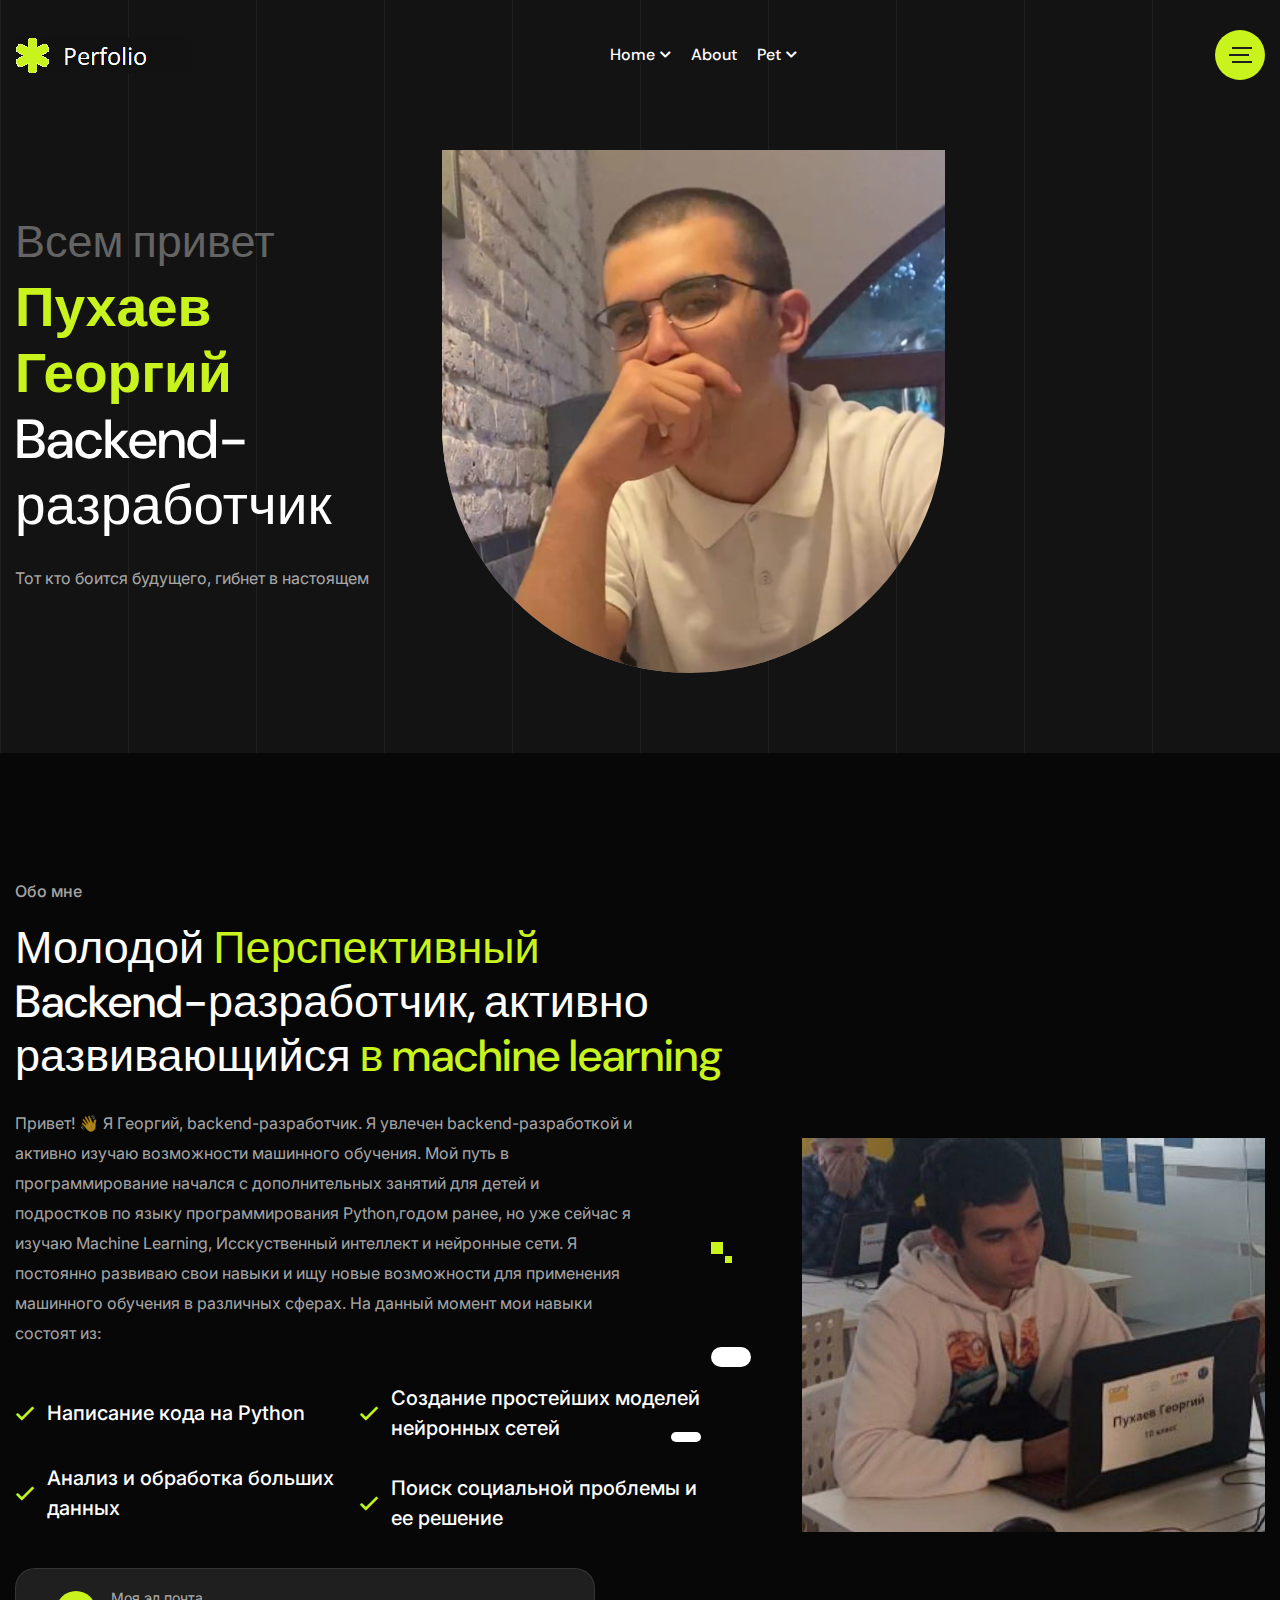
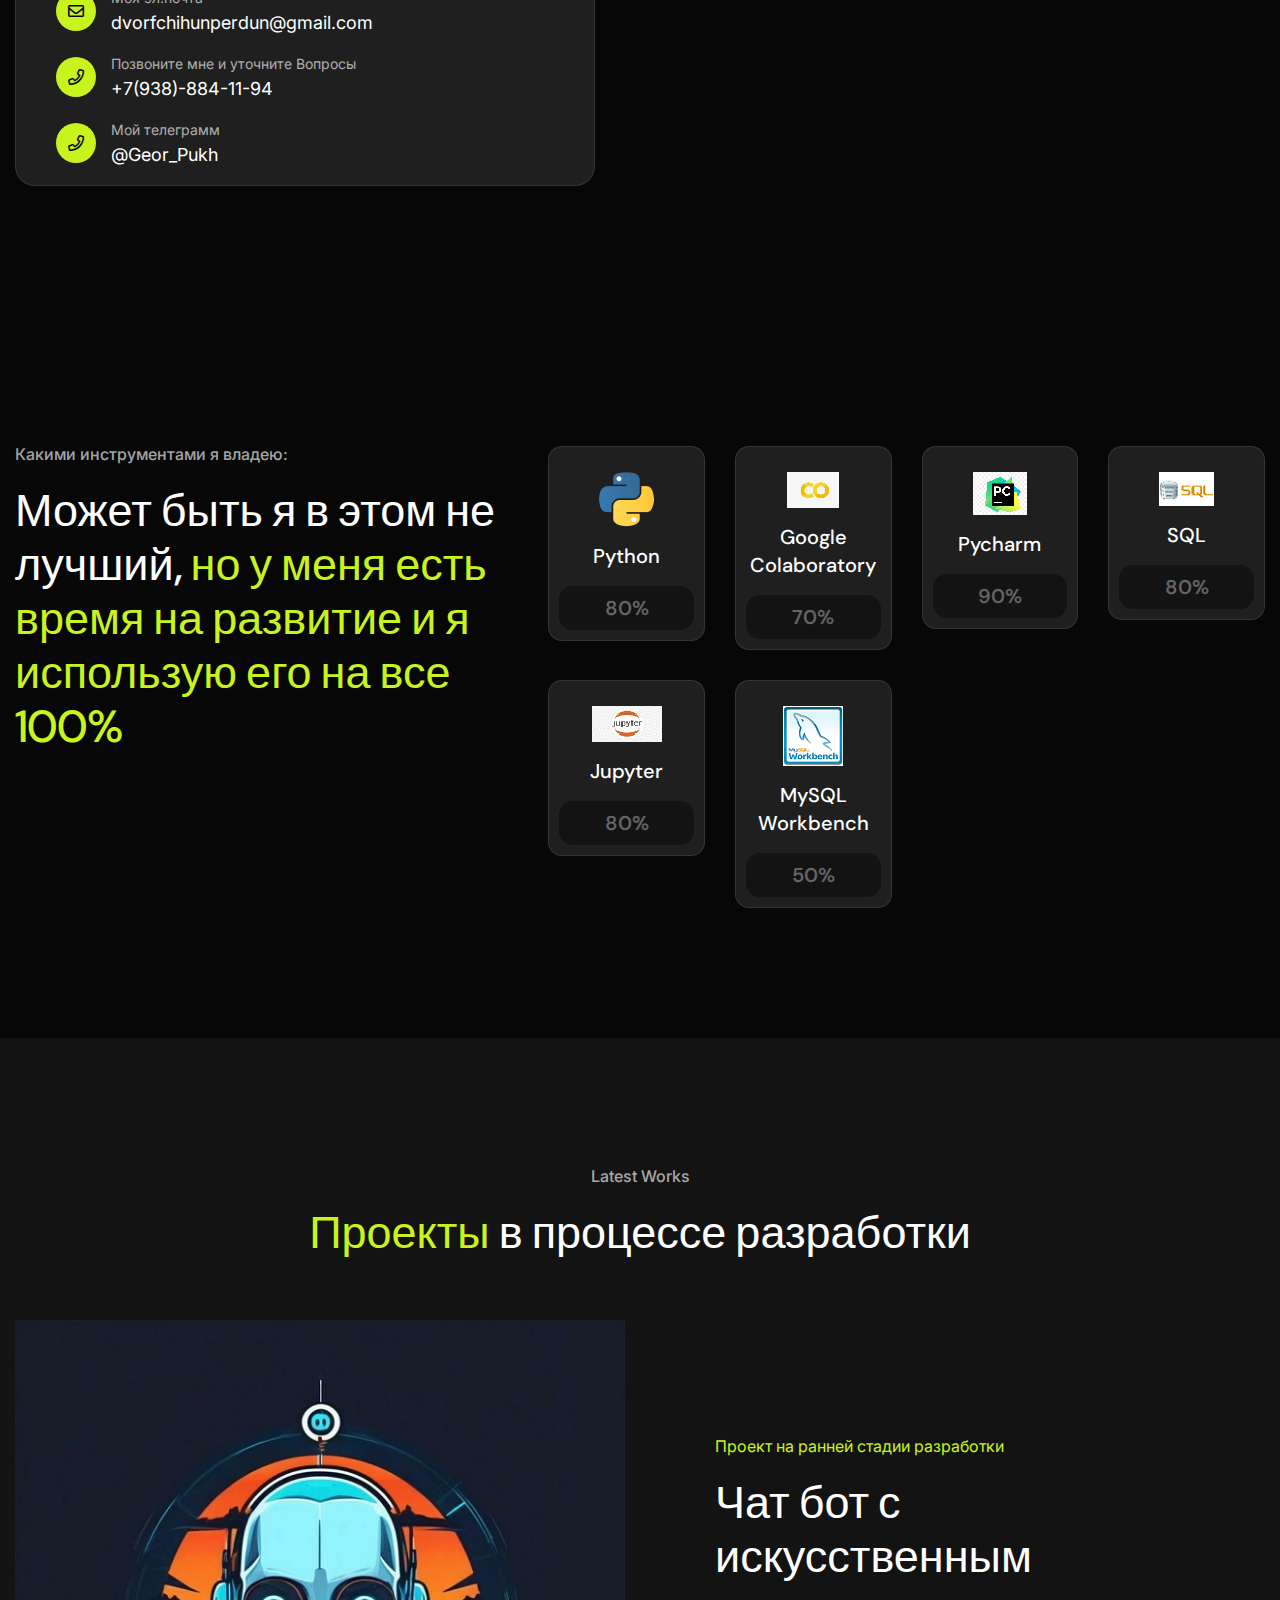
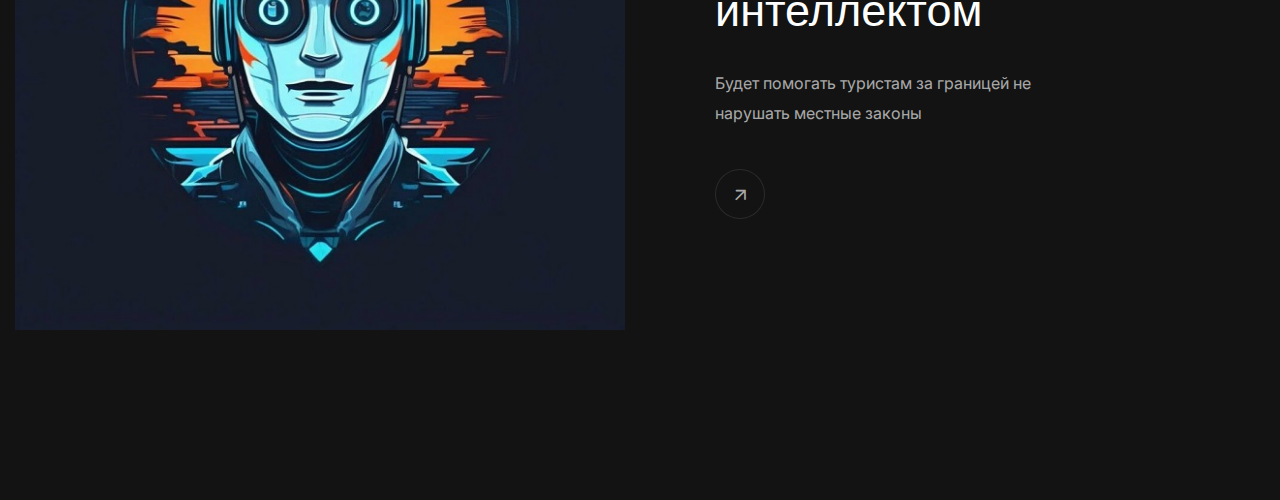
==== commit 39c2fe31: "Update index.html" ====
--- a/index.html
+++ b/index.html
@@ -13,21 +13,21 @@
     <link rel="shortcut icon" href="assets/images/favicon.png" type="image/x-icon">
     
     <!-- Flaticon -->
-    <link rel="stylesheet" href="css/flaticon.min.css">
+    <link rel="stylesheet" href="assets/css/flaticon.min.css">
     <!-- Font Awesome -->
-    <link rel="stylesheet" href="css/fontawesome-5.14.0.min.css">
+    <link rel="stylesheet" href="assets/css/fontawesome-5.14.0.min.css">
     <!-- Bootstrap -->
-    <link rel="stylesheet" href="css/bootstrap.min.css">
+    <link rel="stylesheet" href="assets/css/bootstrap.min.css">
     <!-- Magnific Popup -->
-    <link rel="stylesheet" href="css/magnific-popup.min.css">
+    <link rel="stylesheet" href="assets/css/magnific-popup.min.css">
     <!-- Nice Select -->
-    <link rel="stylesheet" href="css/nice-select.min.css">
+    <link rel="stylesheet" href="assets/css/nice-select.min.css">
     <!-- Animate -->
-    <link rel="stylesheet" href="css/animate.min.css">
+    <link rel="stylesheet" href="assets/css/animate.min.css">
     <!-- Slick -->
-    <link rel="stylesheet" href="css/slick.min.css">
+    <link rel="stylesheet" href="assets/css/slick.min.css">
     <!-- Main Style -->
-    <link rel="stylesheet" href="css/style.css">
+    <link rel="stylesheet" href="assets/css/style.css">
     
 </head>
 <body class="home-one">
@@ -44,7 +44,7 @@
 
                     <div class="header-inner rel d-flex align-items-center">
                         <div class="logo-outer">
-                            <div class="logo"><a href="index.html"><img src="images/logos/logo.png" alt="Logo" title="Logo"></a></div>
+                            <div class="logo"><a href="index.html"><img src="assets/images/logos/logo.png" alt="Logo" title="Logo"></a></div>
                         </div>
 
                         <div class="nav-outer clearfix mx-auto">
@@ -53,7 +53,7 @@
                                 <div class="navbar-header">
                                    <div class="mobile-logo my-15">
                                        <a href="index.html">
-                                            <img src="images/logos/logo.png" alt="Logo" title="Logo">
+                                            <img src="assets/images/logos/logo.png" alt="Logo" title="Logo">
                                        </a>
                                    </div>
                                    
@@ -86,7 +86,7 @@
                             <!-- menu sidbar -->
                             <div class="menu-sidebar">
                                 <button>
-                                    <img src="images/shape/sidebar-tottler.svg" alt="Toggler">
+                                    <img src="assets/images/shape/sidebar-tottler.svg" alt="Toggler">
                                 </button>
                             </div>
                         </div>
@@ -155,9 +155,9 @@
                     <div class="col-lg-5">
                         <div class="author-image-part wow fadeIn delay-0-3s">
                             <div class="bg-circle"></div>
-                            <img src="images/hero/me.jpg" alt="Author">
+                            <img src="assets/images/hero/me.jpg" alt="Author">
                             <div class="progress-shape">
-                                <img src="images/hero/me2.jpg" alt="Progress">
+                                <img src="assets/images/hero/me2.jpg" alt="Progress">
                             </div>
                         </div>
                     </div>
@@ -227,7 +227,7 @@
                         </div>
                         <div class="col-lg-5">
                             <div class="about-image-part wow fadeInUp delay-0-3s">
-                                <img src="images/about/about.jpg" alt="About Me">
+                                <img src="assets/images/about/about.jpg" alt="About Me">
                                 <div class="about-btn btn-one wow fadeInRight delay-0-4s">
                                     <!-- <img src="assets/images/about/btn-image1.png" alt="Image">
                                     <h6>Experience Designer</h6>
@@ -239,7 +239,7 @@
                                     <i class="fas fa-arrow-right"></i> -->
                                 </div>
                                 <div class="dot-shape">
-                                    <img src="images/shape/about-dot.png" alt="Shape">
+                                    <img src="assets/images/shape/about-dot.png" alt="Shape">
                                 </div>
                             </div>
                         </div>
@@ -445,42 +445,42 @@
                                 <div class="row">
                                     <div class="col-xl-3 col-lg-4 col-md-3 col-sm-4 col-6">
                                         <div class="skill-item wow fadeInUp delay-0-2s">
-                                            <img src="images/skills/skill1.png" alt="Skill">
+                                            <img src="assets/images/skills/skill1.png" alt="Skill">
                                             <h5>Python</h5>
                                             <span class="percent">80%</span>
                                         </div>
                                     </div>
                                     <div class="col-xl-3 col-lg-4 col-md-3 col-sm-4 col-6">
                                         <div class="skill-item wow fadeInUp delay-0-3s">
-                                            <img src="images/skills/skill2.png" alt="Skill">
+                                            <img src="assets/images/skills/skill2.png" alt="Skill">
                                             <h5>Google Colaboratory</h5>
                                             <span class="percent">70%</span>
                                         </div>
                                     </div>
                                     <div class="col-xl-3 col-lg-4 col-md-3 col-sm-4 col-6">
                                         <div class="skill-item wow fadeInUp delay-0-4s">
-                                            <img src="images/skills/skill3.png" alt="Skill">
+                                            <img src="assets/images/skills/skill3.png" alt="Skill">
                                             <h5>Pycharm</h5>
                                             <span class="percent">90%</span>
                                         </div>
                                     </div>
                                     <div class="col-xl-3 col-lg-4 col-md-3 col-sm-4 col-6">
                                         <div class="skill-item wow fadeInUp delay-0-5s">
-                                            <img src="images/skills/skill4.png" alt="Skill">
+                                            <img src="assets/images/skills/skill4.png" alt="Skill">
                                             <h5>SQL</h5>
                                             <span class="percent">80%</span>
                                         </div>
                                     </div>
                                     <div class="col-xl-3 col-lg-4 col-md-3 col-sm-4 col-6">
                                         <div class="skill-item wow fadeInUp delay-0-2s">
-                                            <img src="images/skills/skill5.jpg" alt="Skill">
+                                            <img src="assets/images/skills/skill5.jpg" alt="Skill">
                                             <h5>Jupyter</h5>
                                             <span class="percent">80%</span>
                                         </div>
                                     </div>
                                     <div class="col-xl-3 col-lg-4 col-md-3 col-sm-4 col-6">
                                         <div class="skill-item wow fadeInUp delay-0-3s">
-                                            <img src="images/skills/skill6.png" alt="Skill">
+                                            <img src="assets/images/skills/skill6.png" alt="Skill">
                                             <h5>MySQL Workbench</h5>
                                             <span class="percent">50%</span>
                                         </div>
@@ -518,7 +518,7 @@
                 <div class="row align-items-center pb-25">
                     <div class="col-lg-6">
                         <div class="project-image wow fadeInLeft delay-0-2s">
-                            <img src="images/projects/project1.jpg" alt="Project">
+                            <img src="assets/images/projects/project1.jpg" alt="Project">
                         </div>
                     </div>
                     <div class="col-xl-5 col-lg-6">
@@ -1035,28 +1035,28 @@
    
     
     <!-- Jquery -->
-    <script src="js/jquery-3.6.0.min.js"></script>
+    <script src="assets/js/jquery-3.6.0.min.js"></script>
     <!-- Bootstrap -->
-    <script src="js/bootstrap.min.js"></script>
+    <script src="assets/js/bootstrap.min.js"></script>
     <!-- Appear Js -->
-    <script src="js/appear.min.js"></script>
+    <script src="assets/js/appear.min.js"></script>
     <!-- Slick -->
-    <script src="js/slick.min.js"></script>
+    <script src="assets/js/slick.min.js"></script>
     <!-- Nice Select -->
-    <script src="js/jquery.nice-select.min.js"></script>
+    <script src="assets/js/jquery.nice-select.min.js"></script>
     <!-- Image Loader -->
-    <script src="js/imagesloaded.pkgd.min.js"></script>
+    <script src="assets/js/imagesloaded.pkgd.min.js"></script>
     <!-- Isotope -->
-    <script src="js/isotope.pkgd.min.js"></script>
+    <script src="assets/js/isotope.pkgd.min.js"></script>
     <!--  WOW Animation -->
-    <script src="js/wow.min.js"></script>
+    <script src="assets/js/wow.min.js"></script>
     <!-- Custom script -->
-    <script src="js/script.js"></script>
+    <script src="assets/js/script.js"></script>
     
     <!-- For Contact Form -->
-    <script src="js/jquery.ajaxchimp.min.js"></script>
-    <script src="js/form-validator.min.js"></script>
-    <script src="js/contact-form-script.js"></script>
+    <script src="assets/js/jquery.ajaxchimp.min.js"></script>
+    <script src="assets/js/form-validator.min.js"></script>
+    <script src="assets/js/contact-form-script.js"></script>
 
 </body>
-</html>+</html>
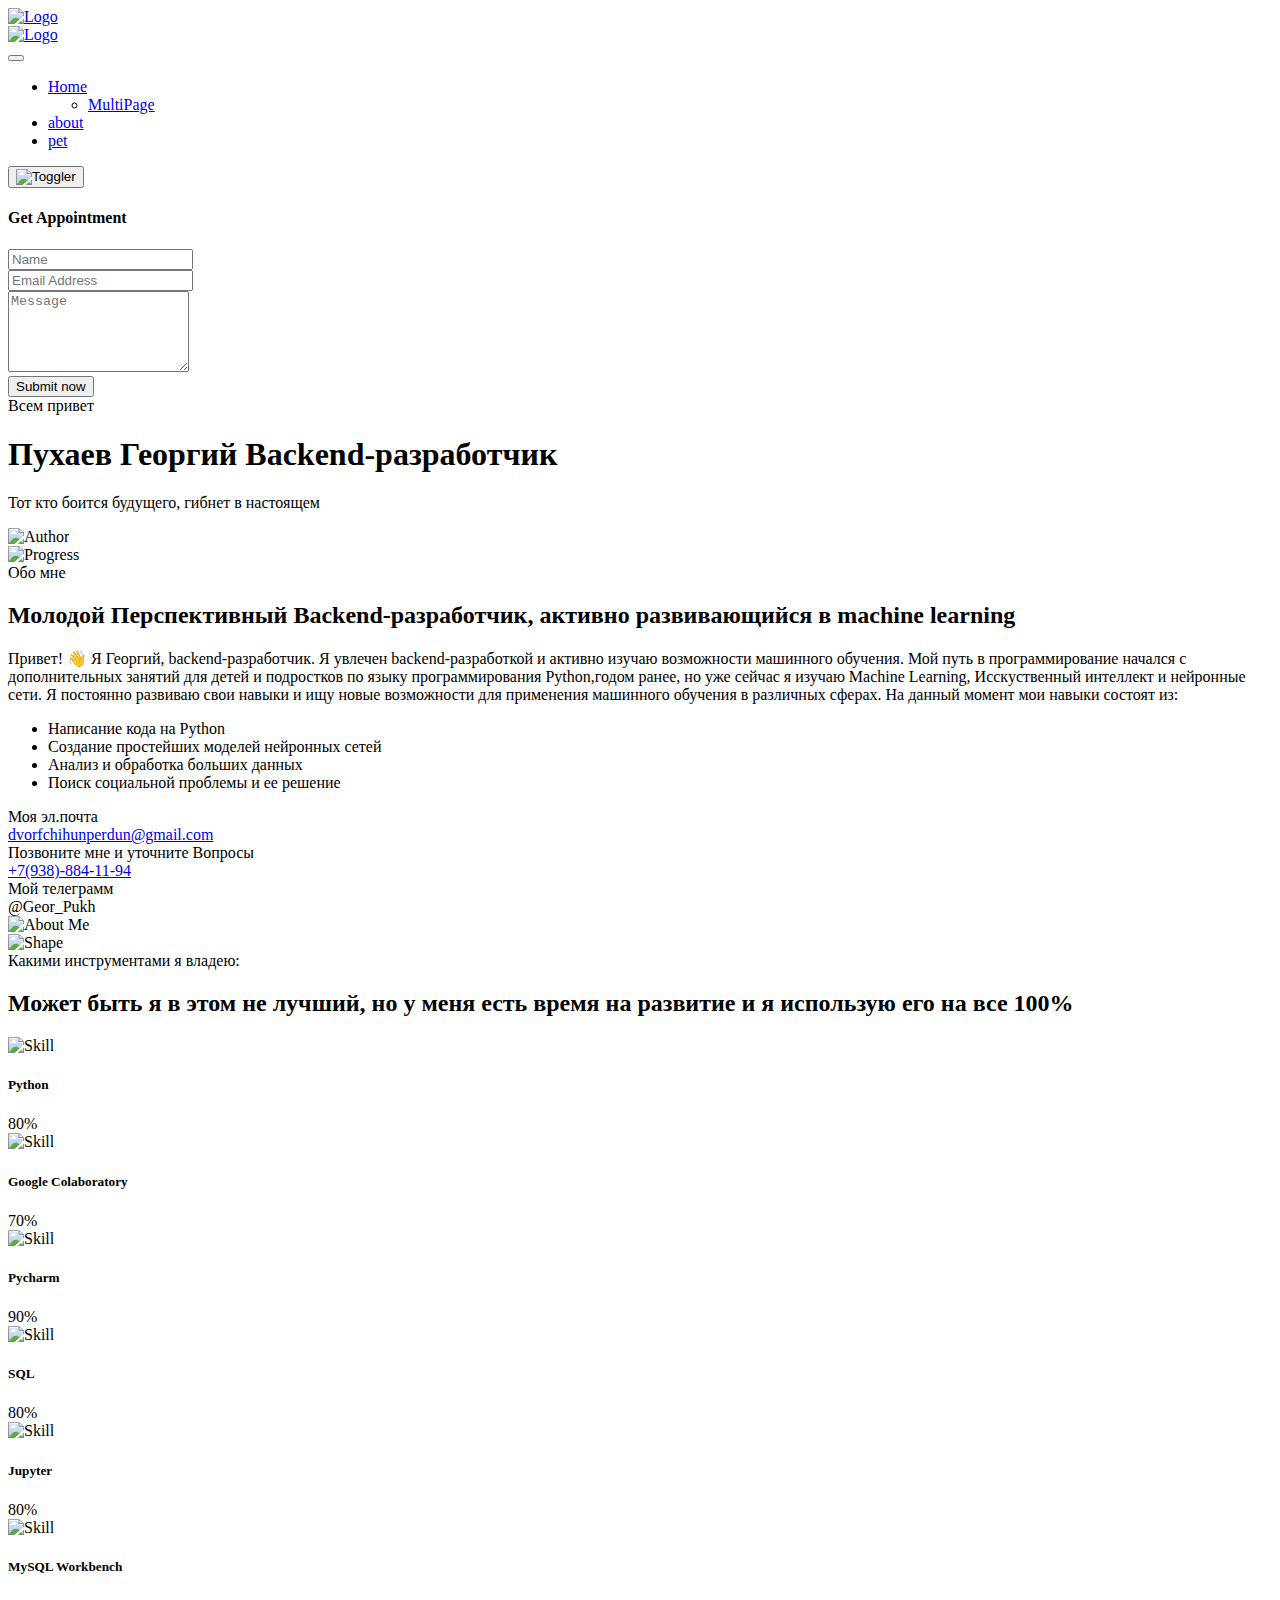
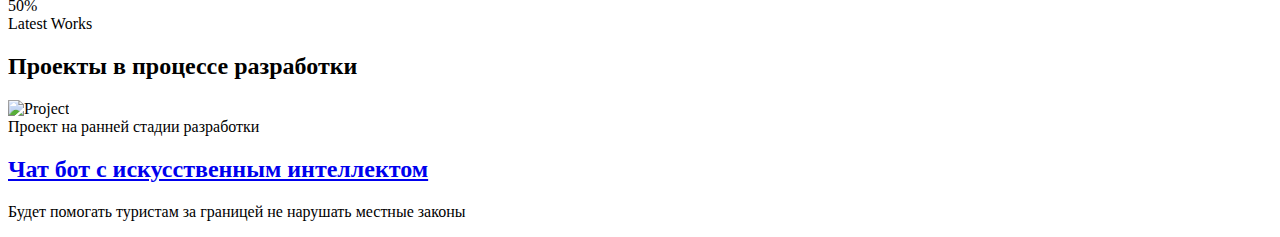
==== commit 0d994177: "Add files via upload" ====
--- a/index.html
+++ b/index.html
@@ -13,21 +13,21 @@
     <link rel="shortcut icon" href="assets/images/favicon.png" type="image/x-icon">
     
     <!-- Flaticon -->
-    <link rel="stylesheet" href="assets/css/flaticon.min.css">
+    <link rel="stylesheet" href="css/flaticon.min.css">
     <!-- Font Awesome -->
-    <link rel="stylesheet" href="assets/css/fontawesome-5.14.0.min.css">
+    <link rel="stylesheet" href="css/fontawesome-5.14.0.min.css">
     <!-- Bootstrap -->
-    <link rel="stylesheet" href="assets/css/bootstrap.min.css">
+    <link rel="stylesheet" href="css/bootstrap.min.css">
     <!-- Magnific Popup -->
-    <link rel="stylesheet" href="assets/css/magnific-popup.min.css">
+    <link rel="stylesheet" href="css/magnific-popup.min.css">
     <!-- Nice Select -->
-    <link rel="stylesheet" href="assets/css/nice-select.min.css">
+    <link rel="stylesheet" href="css/nice-select.min.css">
     <!-- Animate -->
-    <link rel="stylesheet" href="assets/css/animate.min.css">
+    <link rel="stylesheet" href="css/animate.min.css">
     <!-- Slick -->
-    <link rel="stylesheet" href="assets/css/slick.min.css">
+    <link rel="stylesheet" href="css/slick.min.css">
     <!-- Main Style -->
-    <link rel="stylesheet" href="assets/css/style.css">
+    <link rel="stylesheet" href="css/style.css">
     
 </head>
 <body class="home-one">
@@ -44,7 +44,7 @@
 
                     <div class="header-inner rel d-flex align-items-center">
                         <div class="logo-outer">
-                            <div class="logo"><a href="index.html"><img src="assets/images/logos/logo.png" alt="Logo" title="Logo"></a></div>
+                            <div class="logo"><a href="index.html"><img src="images/logos/logo.png" alt="Logo" title="Logo"></a></div>
                         </div>
 
                         <div class="nav-outer clearfix mx-auto">
@@ -53,7 +53,7 @@
                                 <div class="navbar-header">
                                    <div class="mobile-logo my-15">
                                        <a href="index.html">
-                                            <img src="assets/images/logos/logo.png" alt="Logo" title="Logo">
+                                            <img src="images/logos/logo.png" alt="Logo" title="Logo">
                                        </a>
                                    </div>
                                    
@@ -86,7 +86,7 @@
                             <!-- menu sidbar -->
                             <div class="menu-sidebar">
                                 <button>
-                                    <img src="assets/images/shape/sidebar-tottler.svg" alt="Toggler">
+                                    <img src="images/shape/sidebar-tottler.svg" alt="Toggler">
                                 </button>
                             </div>
                         </div>
@@ -155,9 +155,9 @@
                     <div class="col-lg-5">
                         <div class="author-image-part wow fadeIn delay-0-3s">
                             <div class="bg-circle"></div>
-                            <img src="assets/images/hero/me.jpg" alt="Author">
+                            <img src="images/hero/me.jpg" alt="Author">
                             <div class="progress-shape">
-                                <img src="assets/images/hero/me2.jpg" alt="Progress">
+                                <img src="images/hero/me2.jpg" alt="Progress">
                             </div>
                         </div>
                     </div>
@@ -227,7 +227,7 @@
                         </div>
                         <div class="col-lg-5">
                             <div class="about-image-part wow fadeInUp delay-0-3s">
-                                <img src="assets/images/about/about.jpg" alt="About Me">
+                                <img src="images/about/about.jpg" alt="About Me">
                                 <div class="about-btn btn-one wow fadeInRight delay-0-4s">
                                     <!-- <img src="assets/images/about/btn-image1.png" alt="Image">
                                     <h6>Experience Designer</h6>
@@ -239,7 +239,7 @@
                                     <i class="fas fa-arrow-right"></i> -->
                                 </div>
                                 <div class="dot-shape">
-                                    <img src="assets/images/shape/about-dot.png" alt="Shape">
+                                    <img src="images/shape/about-dot.png" alt="Shape">
                                 </div>
                             </div>
                         </div>
@@ -445,42 +445,42 @@
                                 <div class="row">
                                     <div class="col-xl-3 col-lg-4 col-md-3 col-sm-4 col-6">
                                         <div class="skill-item wow fadeInUp delay-0-2s">
-                                            <img src="assets/images/skills/skill1.png" alt="Skill">
+                                            <img src="images/skills/skill1.png" alt="Skill">
                                             <h5>Python</h5>
                                             <span class="percent">80%</span>
                                         </div>
                                     </div>
                                     <div class="col-xl-3 col-lg-4 col-md-3 col-sm-4 col-6">
                                         <div class="skill-item wow fadeInUp delay-0-3s">
-                                            <img src="assets/images/skills/skill2.png" alt="Skill">
+                                            <img src="images/skills/skill2.png" alt="Skill">
                                             <h5>Google Colaboratory</h5>
                                             <span class="percent">70%</span>
                                         </div>
                                     </div>
                                     <div class="col-xl-3 col-lg-4 col-md-3 col-sm-4 col-6">
                                         <div class="skill-item wow fadeInUp delay-0-4s">
-                                            <img src="assets/images/skills/skill3.png" alt="Skill">
+                                            <img src="images/skills/skill3.png" alt="Skill">
                                             <h5>Pycharm</h5>
                                             <span class="percent">90%</span>
                                         </div>
                                     </div>
                                     <div class="col-xl-3 col-lg-4 col-md-3 col-sm-4 col-6">
                                         <div class="skill-item wow fadeInUp delay-0-5s">
-                                            <img src="assets/images/skills/skill4.png" alt="Skill">
+                                            <img src="images/skills/skill4.png" alt="Skill">
                                             <h5>SQL</h5>
                                             <span class="percent">80%</span>
                                         </div>
                                     </div>
                                     <div class="col-xl-3 col-lg-4 col-md-3 col-sm-4 col-6">
                                         <div class="skill-item wow fadeInUp delay-0-2s">
-                                            <img src="assets/images/skills/skill5.jpg" alt="Skill">
+                                            <img src="images/skills/skill5.jpg" alt="Skill">
                                             <h5>Jupyter</h5>
                                             <span class="percent">80%</span>
                                         </div>
                                     </div>
                                     <div class="col-xl-3 col-lg-4 col-md-3 col-sm-4 col-6">
                                         <div class="skill-item wow fadeInUp delay-0-3s">
-                                            <img src="assets/images/skills/skill6.png" alt="Skill">
+                                            <img src="images/skills/skill6.png" alt="Skill">
                                             <h5>MySQL Workbench</h5>
                                             <span class="percent">50%</span>
                                         </div>
@@ -518,7 +518,7 @@
                 <div class="row align-items-center pb-25">
                     <div class="col-lg-6">
                         <div class="project-image wow fadeInLeft delay-0-2s">
-                            <img src="assets/images/projects/project1.jpg" alt="Project">
+                            <img src="images/projects/project1.jpg" alt="Project">
                         </div>
                     </div>
                     <div class="col-xl-5 col-lg-6">
@@ -1035,28 +1035,28 @@
    
     
     <!-- Jquery -->
-    <script src="assets/js/jquery-3.6.0.min.js"></script>
+    <script src="js/jquery-3.6.0.min.js"></script>
     <!-- Bootstrap -->
-    <script src="assets/js/bootstrap.min.js"></script>
+    <script src="js/bootstrap.min.js"></script>
     <!-- Appear Js -->
-    <script src="assets/js/appear.min.js"></script>
+    <script src="js/appear.min.js"></script>
     <!-- Slick -->
-    <script src="assets/js/slick.min.js"></script>
+    <script src="js/slick.min.js"></script>
     <!-- Nice Select -->
-    <script src="assets/js/jquery.nice-select.min.js"></script>
+    <script src="js/jquery.nice-select.min.js"></script>
     <!-- Image Loader -->
-    <script src="assets/js/imagesloaded.pkgd.min.js"></script>
+    <script src="js/imagesloaded.pkgd.min.js"></script>
     <!-- Isotope -->
-    <script src="assets/js/isotope.pkgd.min.js"></script>
+    <script src="js/isotope.pkgd.min.js"></script>
     <!--  WOW Animation -->
-    <script src="assets/js/wow.min.js"></script>
+    <script src="js/wow.min.js"></script>
     <!-- Custom script -->
-    <script src="assets/js/script.js"></script>
+    <script src="js/script.js"></script>
     
     <!-- For Contact Form -->
-    <script src="assets/js/jquery.ajaxchimp.min.js"></script>
-    <script src="assets/js/form-validator.min.js"></script>
-    <script src="assets/js/contact-form-script.js"></script>
+    <script src="js/jquery.ajaxchimp.min.js"></script>
+    <script src="js/form-validator.min.js"></script>
+    <script src="js/contact-form-script.js"></script>
 
 </body>
-</html>
+</html>